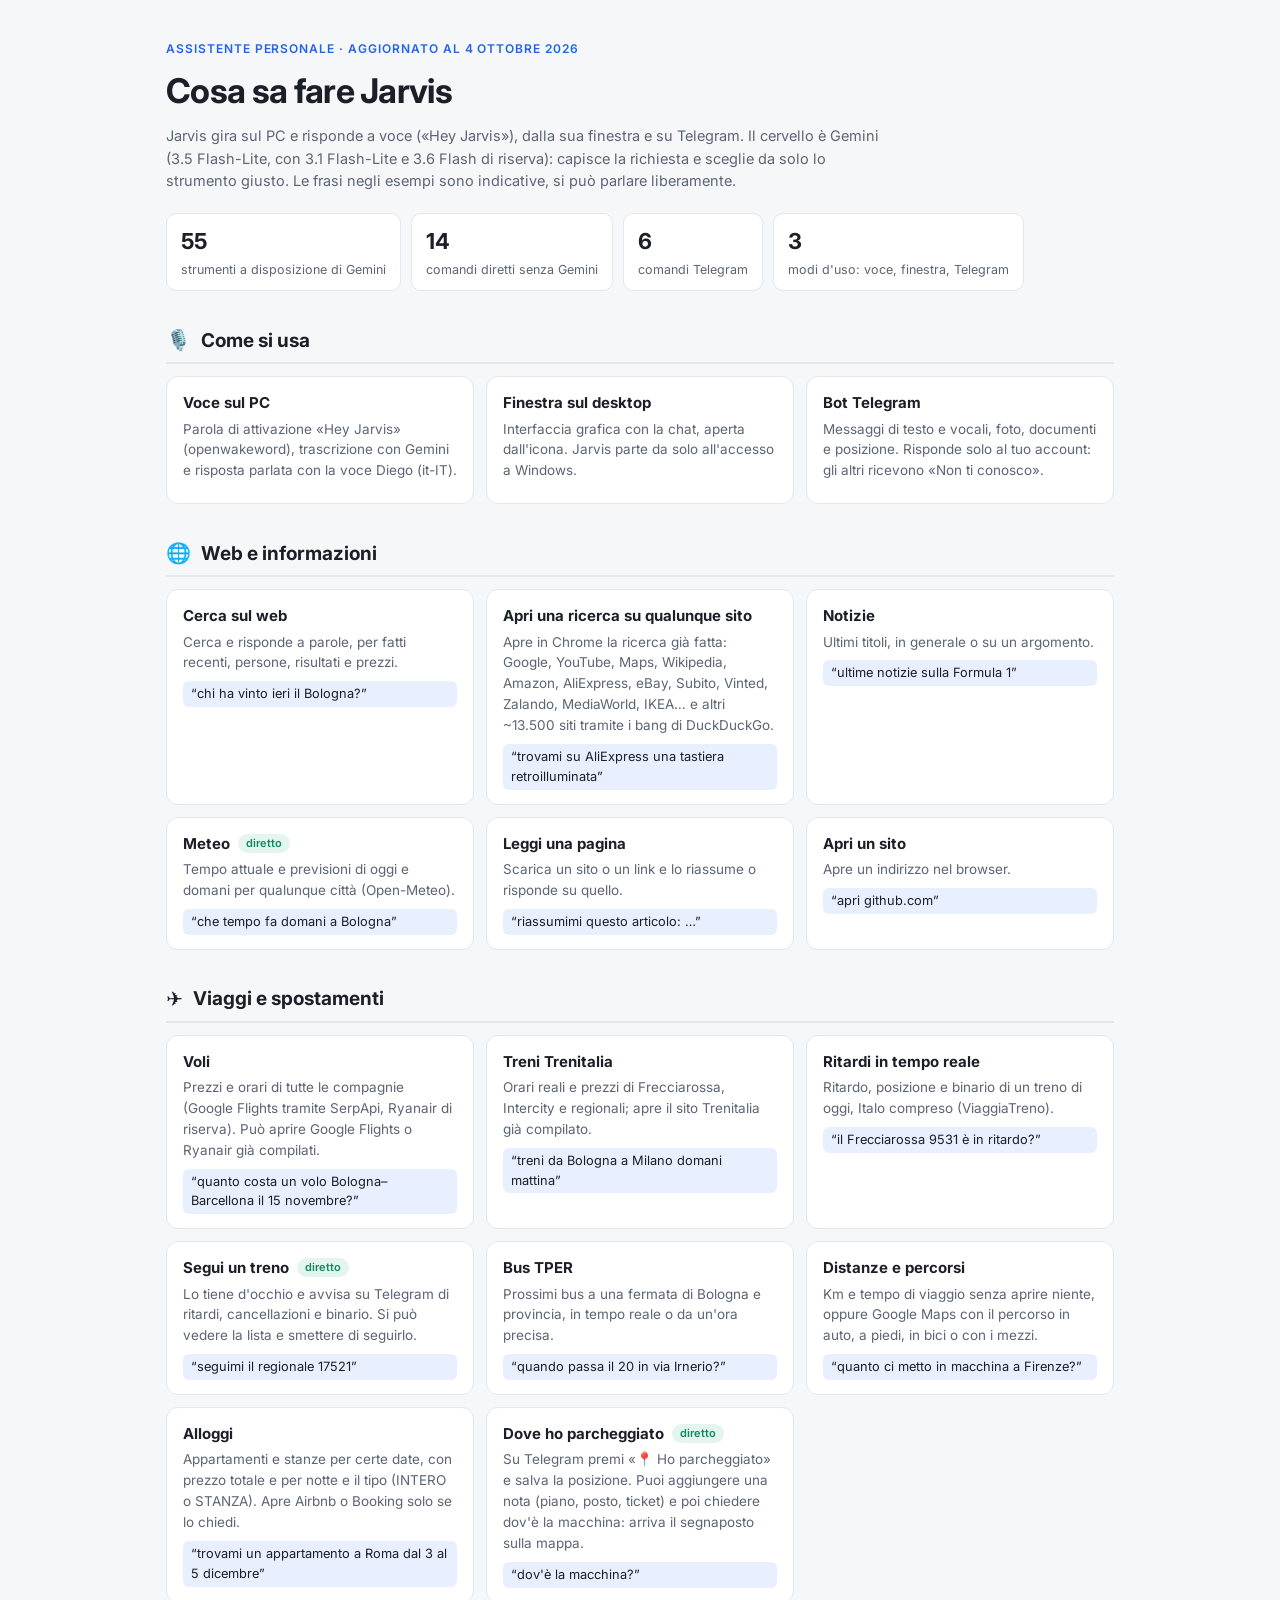
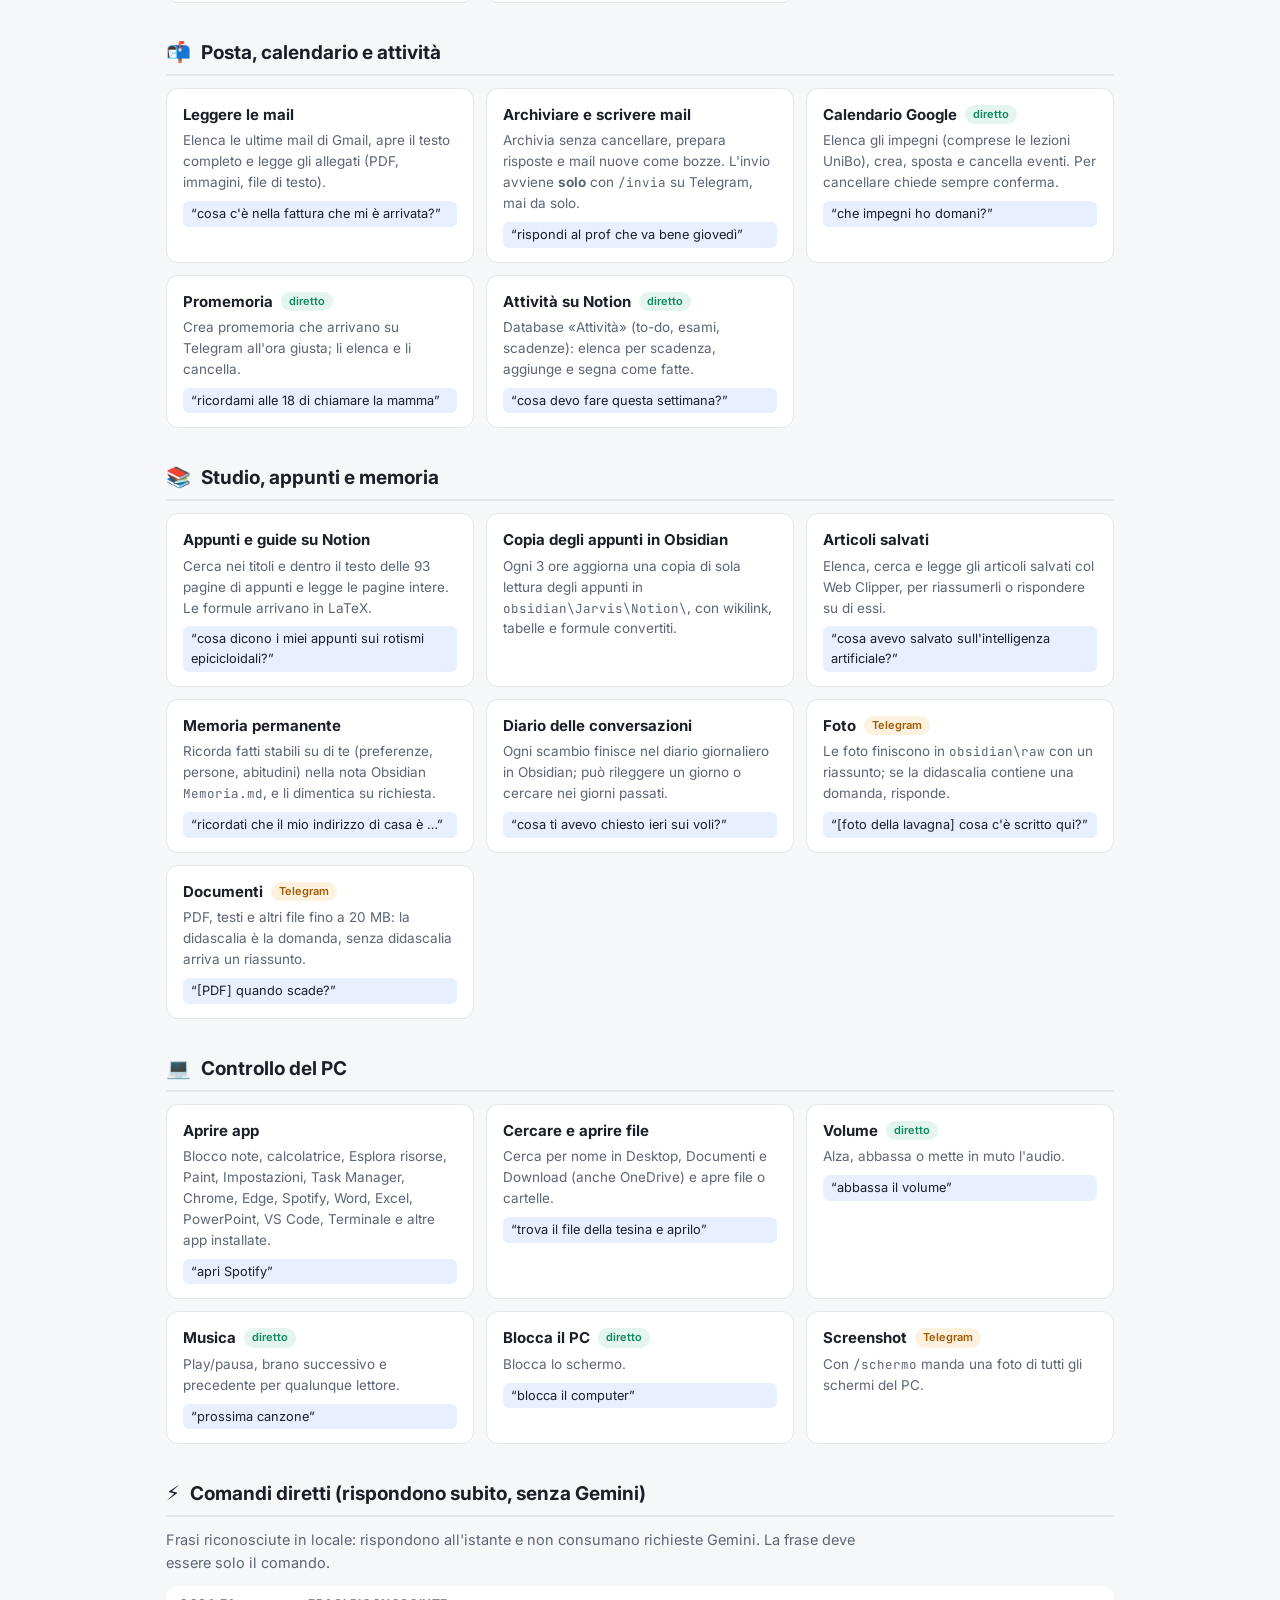
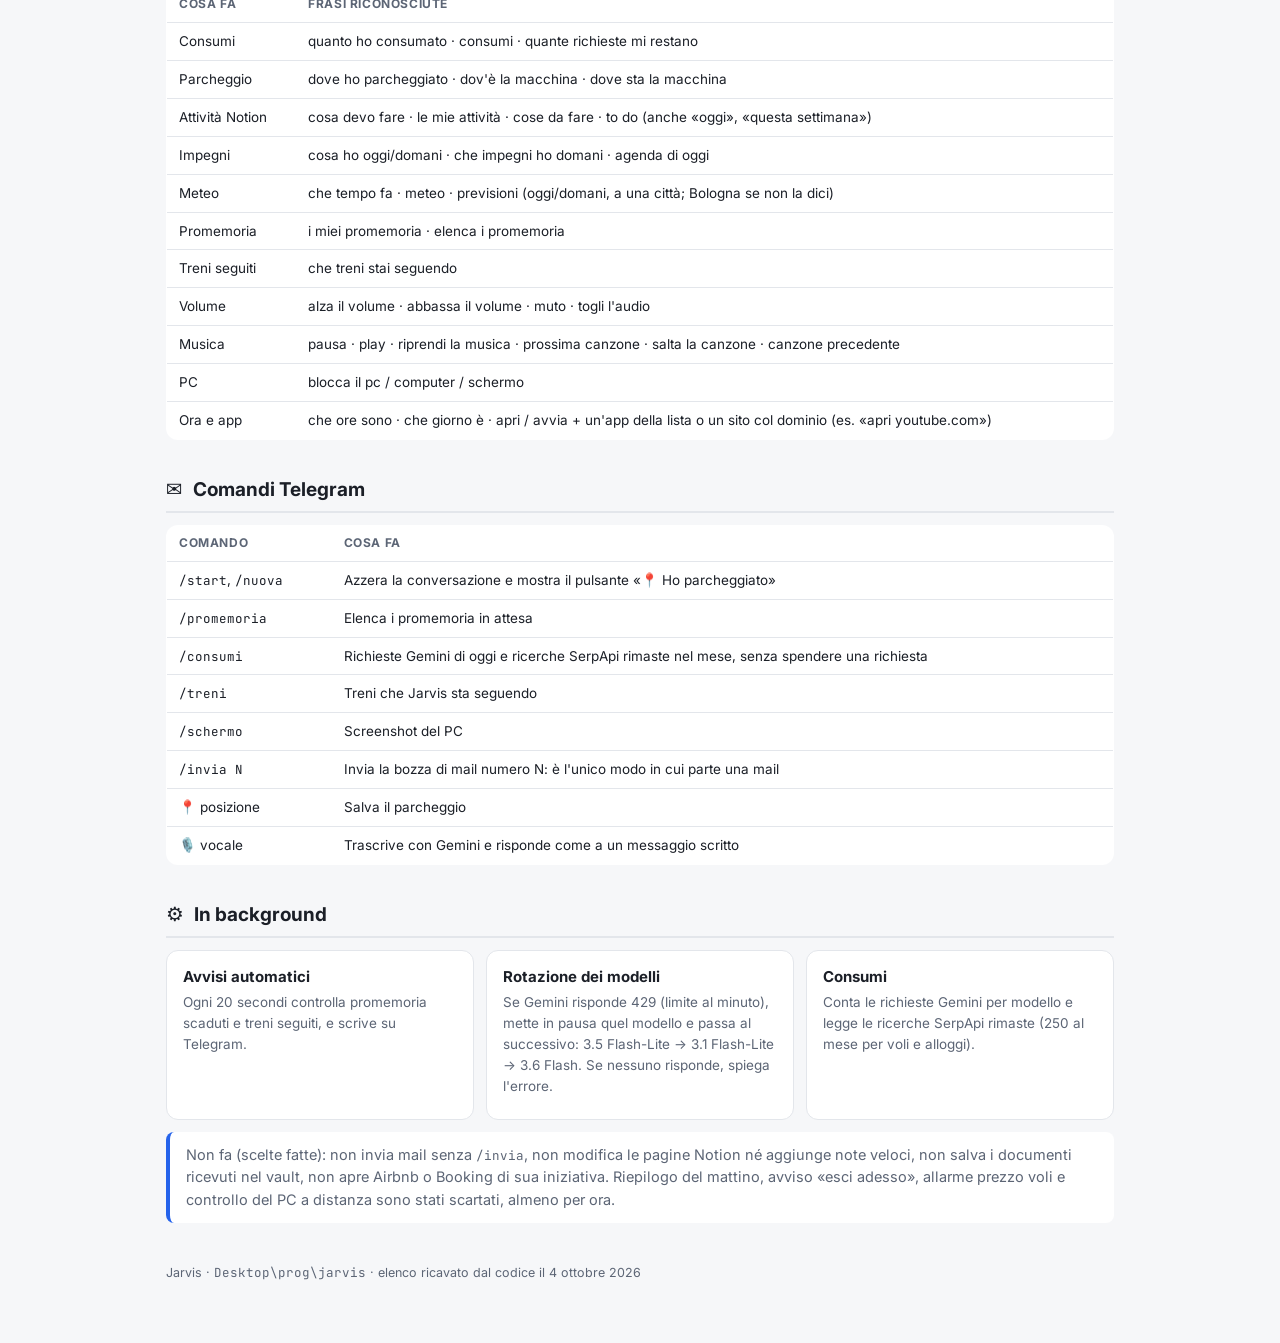
==== Funzionalita_Jarvis.html @ d3ed10e5 "Punto di ritorno prima dell'unione Jarvis + company-analyst" ====
<!doctype html>
<html lang="it">
<head>
<meta charset="utf-8">
<meta name="viewport" content="width=device-width, initial-scale=1">
<title>Funzionalità di Jarvis</title>
<link rel="preconnect" href="https://fonts.googleapis.com">
<link href="https://fonts.googleapis.com/css2?family=Inter:wght@400;500;600;700&family=JetBrains+Mono:wght@400;500&display=swap" rel="stylesheet">
<style>
  :root {
    --bg: #f6f7f9; --carta: #ffffff; --testo: #1b1f27; --tenue: #5c6575; --linea: #e3e6eb;
    --accento: #2563eb; --accento-chiaro: #e8efff; --verde: #0f8a5f; --verde-chiaro: #e3f5ee;
    --ambra: #a35a00; --ambra-chiaro: #fdf1e0;
  }
  @media (prefers-color-scheme: dark) {
    :root:not([data-theme="light"]) {
      --bg: #0f1218; --carta: #171b23; --testo: #e7eaf0; --tenue: #9aa3b2; --linea: #2a303b;
      --accento: #7aa2ff; --accento-chiaro: #1c2740; --verde: #4cc79a; --verde-chiaro: #14302a;
      --ambra: #f0b45c; --ambra-chiaro: #33260f;
    }
  }
  * { box-sizing: border-box; }
  body { margin: 0; background: var(--bg); color: var(--testo); font: 14.5px/1.55 Inter, system-ui, sans-serif; }
  .pagina { max-width: 980px; margin: 0 auto; padding: 40px 16px 60px; }
  header { margin-bottom: 28px; }
  .occhiello { color: var(--accento); font-weight: 600; letter-spacing: .08em; text-transform: uppercase; font-size: 12px; }
  h1 { font-size: 34px; margin: 6px 0 8px; letter-spacing: -.02em; }
  .sotto { color: var(--tenue); max-width: 720px; margin: 0; }
  .numeri { display: flex; flex-wrap: wrap; gap: 10px; margin-top: 20px; }
  .numero { background: var(--carta); border: 1px solid var(--linea); border-radius: 10px; padding: 10px 14px; min-width: 130px; }
  .numero b { display: block; font-size: 22px; }
  .numero span { color: var(--tenue); font-size: 12.5px; }
  h2 { font-size: 19px; margin: 34px 0 12px; padding-bottom: 6px; border-bottom: 2px solid var(--linea); display: flex; align-items: center; gap: 10px; }
  h2 .ico { font-size: 20px; }
  .griglia { display: grid; grid-template-columns: repeat(auto-fill, minmax(290px, 1fr)); gap: 12px; }
  .scheda { background: var(--carta); border: 1px solid var(--linea); border-radius: 12px; padding: 14px 16px; break-inside: avoid; }
  .scheda h3 { margin: 0 0 4px; font-size: 15px; }
  .scheda p { margin: 0 0 8px; color: var(--tenue); font-size: 13.5px; }
  .es { display: block; font-size: 12.8px; background: var(--accento-chiaro); color: var(--testo); border-radius: 6px; padding: 3px 8px; margin-top: 4px; }
  .es::before { content: "“"; } .es::after { content: "”"; }
  .tag { display: inline-block; font-size: 11px; font-weight: 600; border-radius: 99px; padding: 1px 8px; margin-left: 4px; vertical-align: 2px; }
  .tag.diretto { background: var(--verde-chiaro); color: var(--verde); }
  .tag.tg { background: var(--ambra-chiaro); color: var(--ambra); }
  table { width: 100%; border-collapse: collapse; background: var(--carta); border: 1px solid var(--linea); border-radius: 12px; overflow: hidden; font-size: 13.5px; }
  th, td { text-align: left; padding: 8px 12px; border-bottom: 1px solid var(--linea); vertical-align: top; }
  th { font-size: 12px; text-transform: uppercase; letter-spacing: .05em; color: var(--tenue); }
  tr:last-child td { border-bottom: 0; }
  code { font-family: "JetBrains Mono", monospace; font-size: 12.5px; }
  .nota { background: var(--carta); border-left: 4px solid var(--accento); border-radius: 8px; padding: 12px 16px; color: var(--tenue); margin-top: 12px; }
  footer { margin-top: 40px; color: var(--tenue); font-size: 12.5px; }
  @media print {
    @page { size: A4; margin: 14mm 12mm; }
    body { background: #fff; font-size: 11.5px; }
    .pagina { padding: 0; max-width: none; }
    h1 { font-size: 28px; }
    h2 { break-after: avoid; margin-top: 22px; }
    .griglia { grid-template-columns: 1fr 1fr; gap: 8px; }
    .scheda { padding: 10px 12px; }
    table { break-inside: auto; } tr { break-inside: avoid; }
  }
</style>
</head>
<body>
<div class="pagina">

<header>
  <div class="occhiello">Assistente personale · aggiornato al 4 ottobre 2026</div>
  <h1>Cosa sa fare Jarvis</h1>
  <p class="sotto">Jarvis gira sul PC e risponde a voce («Hey Jarvis»), dalla sua finestra e su Telegram. Il cervello è Gemini (3.5 Flash-Lite, con 3.1 Flash-Lite e 3.6 Flash di riserva): capisce la richiesta e sceglie da solo lo strumento giusto. Le frasi negli esempi sono indicative, si può parlare liberamente.</p>
  <div class="numeri">
    <div class="numero"><b>55</b><span>strumenti a disposizione di Gemini</span></div>
    <div class="numero"><b>14</b><span>comandi diretti senza Gemini</span></div>
    <div class="numero"><b>6</b><span>comandi Telegram</span></div>
    <div class="numero"><b>3</b><span>modi d'uso: voce, finestra, Telegram</span></div>
  </div>
</header>

<h2><span class="ico">🎙️</span>Come si usa</h2>
<div class="griglia">
  <div class="scheda"><h3>Voce sul PC</h3><p>Parola di attivazione «Hey Jarvis» (openwakeword), trascrizione con Gemini e risposta parlata con la voce Diego (it-IT).</p></div>
  <div class="scheda"><h3>Finestra sul desktop</h3><p>Interfaccia grafica con la chat, aperta dall'icona. Jarvis parte da solo all'accesso a Windows.</p></div>
  <div class="scheda"><h3>Bot Telegram</h3><p>Messaggi di testo e vocali, foto, documenti e posizione. Risponde solo al tuo account: gli altri ricevono «Non ti conosco».</p></div>
</div>

<h2><span class="ico">🌐</span>Web e informazioni</h2>
<div class="griglia">
  <div class="scheda"><h3>Cerca sul web</h3><p>Cerca e risponde a parole, per fatti recenti, persone, risultati e prezzi.</p><span class="es">chi ha vinto ieri il Bologna?</span></div>
  <div class="scheda"><h3>Apri una ricerca su qualunque sito</h3><p>Apre in Chrome la ricerca già fatta: Google, YouTube, Maps, Wikipedia, Amazon, AliExpress, eBay, Subito, Vinted, Zalando, MediaWorld, IKEA… e altri ~13.500 siti tramite i bang di DuckDuckGo.</p><span class="es">trovami su AliExpress una tastiera retroilluminata</span></div>
  <div class="scheda"><h3>Notizie</h3><p>Ultimi titoli, in generale o su un argomento.</p><span class="es">ultime notizie sulla Formula 1</span></div>
  <div class="scheda"><h3>Meteo <span class="tag diretto">diretto</span></h3><p>Tempo attuale e previsioni di oggi e domani per qualunque città (Open-Meteo).</p><span class="es">che tempo fa domani a Bologna</span></div>
  <div class="scheda"><h3>Leggi una pagina</h3><p>Scarica un sito o un link e lo riassume o risponde su quello.</p><span class="es">riassumimi questo articolo: …</span></div>
  <div class="scheda"><h3>Apri un sito</h3><p>Apre un indirizzo nel browser.</p><span class="es">apri github.com</span></div>
</div>

<h2><span class="ico">✈️</span>Viaggi e spostamenti</h2>
<div class="griglia">
  <div class="scheda"><h3>Voli</h3><p>Prezzi e orari di tutte le compagnie (Google Flights tramite SerpApi, Ryanair di riserva). Può aprire Google Flights o Ryanair già compilati.</p><span class="es">quanto costa un volo Bologna–Barcellona il 15 novembre?</span></div>
  <div class="scheda"><h3>Treni Trenitalia</h3><p>Orari reali e prezzi di Frecciarossa, Intercity e regionali; apre il sito Trenitalia già compilato.</p><span class="es">treni da Bologna a Milano domani mattina</span></div>
  <div class="scheda"><h3>Ritardi in tempo reale</h3><p>Ritardo, posizione e binario di un treno di oggi, Italo compreso (ViaggiaTreno).</p><span class="es">il Frecciarossa 9531 è in ritardo?</span></div>
  <div class="scheda"><h3>Segui un treno <span class="tag diretto">diretto</span></h3><p>Lo tiene d'occhio e avvisa su Telegram di ritardi, cancellazioni e binario. Si può vedere la lista e smettere di seguirlo.</p><span class="es">seguimi il regionale 17521</span></div>
  <div class="scheda"><h3>Bus TPER</h3><p>Prossimi bus a una fermata di Bologna e provincia, in tempo reale o da un'ora precisa.</p><span class="es">quando passa il 20 in via Irnerio?</span></div>
  <div class="scheda"><h3>Distanze e percorsi</h3><p>Km e tempo di viaggio senza aprire niente, oppure Google Maps con il percorso in auto, a piedi, in bici o con i mezzi.</p><span class="es">quanto ci metto in macchina a Firenze?</span></div>
  <div class="scheda"><h3>Alloggi</h3><p>Appartamenti e stanze per certe date, con prezzo totale e per notte e il tipo (INTERO o STANZA). Apre Airbnb o Booking solo se lo chiedi.</p><span class="es">trovami un appartamento a Roma dal 3 al 5 dicembre</span></div>
  <div class="scheda"><h3>Dove ho parcheggiato <span class="tag diretto">diretto</span></h3><p>Su Telegram premi «📍 Ho parcheggiato» e salva la posizione. Puoi aggiungere una nota (piano, posto, ticket) e poi chiedere dov'è la macchina: arriva il segnaposto sulla mappa.</p><span class="es">dov'è la macchina?</span></div>
</div>

<h2><span class="ico">📬</span>Posta, calendario e attività</h2>
<div class="griglia">
  <div class="scheda"><h3>Leggere le mail</h3><p>Elenca le ultime mail di Gmail, apre il testo completo e legge gli allegati (PDF, immagini, file di testo).</p><span class="es">cosa c'è nella fattura che mi è arrivata?</span></div>
  <div class="scheda"><h3>Archiviare e scrivere mail</h3><p>Archivia senza cancellare, prepara risposte e mail nuove come bozze. L'invio avviene <b>solo</b> con <code>/invia</code> su Telegram, mai da solo.</p><span class="es">rispondi al prof che va bene giovedì</span></div>
  <div class="scheda"><h3>Calendario Google <span class="tag diretto">diretto</span></h3><p>Elenca gli impegni (comprese le lezioni UniBo), crea, sposta e cancella eventi. Per cancellare chiede sempre conferma.</p><span class="es">che impegni ho domani?</span></div>
  <div class="scheda"><h3>Promemoria <span class="tag diretto">diretto</span></h3><p>Crea promemoria che arrivano su Telegram all'ora giusta; li elenca e li cancella.</p><span class="es">ricordami alle 18 di chiamare la mamma</span></div>
  <div class="scheda"><h3>Attività su Notion <span class="tag diretto">diretto</span></h3><p>Database «Attività» (to-do, esami, scadenze): elenca per scadenza, aggiunge e segna come fatte.</p><span class="es">cosa devo fare questa settimana?</span></div>
</div>

<h2><span class="ico">📚</span>Studio, appunti e memoria</h2>
<div class="griglia">
  <div class="scheda"><h3>Appunti e guide su Notion</h3><p>Cerca nei titoli e dentro il testo delle 93 pagine di appunti e legge le pagine intere. Le formule arrivano in LaTeX.</p><span class="es">cosa dicono i miei appunti sui rotismi epicicloidali?</span></div>
  <div class="scheda"><h3>Copia degli appunti in Obsidian</h3><p>Ogni 3 ore aggiorna una copia di sola lettura degli appunti in <code>obsidian\Jarvis\Notion\</code>, con wikilink, tabelle e formule convertiti.</p></div>
  <div class="scheda"><h3>Articoli salvati</h3><p>Elenca, cerca e legge gli articoli salvati col Web Clipper, per riassumerli o rispondere su di essi.</p><span class="es">cosa avevo salvato sull'intelligenza artificiale?</span></div>
  <div class="scheda"><h3>Memoria permanente</h3><p>Ricorda fatti stabili su di te (preferenze, persone, abitudini) nella nota Obsidian <code>Memoria.md</code>, e li dimentica su richiesta.</p><span class="es">ricordati che il mio indirizzo di casa è …</span></div>
  <div class="scheda"><h3>Diario delle conversazioni</h3><p>Ogni scambio finisce nel diario giornaliero in Obsidian; può rileggere un giorno o cercare nei giorni passati.</p><span class="es">cosa ti avevo chiesto ieri sui voli?</span></div>
  <div class="scheda"><h3>Foto <span class="tag tg">Telegram</span></h3><p>Le foto finiscono in <code>obsidian\raw</code> con un riassunto; se la didascalia contiene una domanda, risponde.</p><span class="es">[foto della lavagna] cosa c'è scritto qui?</span></div>
  <div class="scheda"><h3>Documenti <span class="tag tg">Telegram</span></h3><p>PDF, testi e altri file fino a 20 MB: la didascalia è la domanda, senza didascalia arriva un riassunto.</p><span class="es">[PDF] quando scade?</span></div>
</div>

<h2><span class="ico">💻</span>Controllo del PC</h2>
<div class="griglia">
  <div class="scheda"><h3>Aprire app</h3><p>Blocco note, calcolatrice, Esplora risorse, Paint, Impostazioni, Task Manager, Chrome, Edge, Spotify, Word, Excel, PowerPoint, VS Code, Terminale e altre app installate.</p><span class="es">apri Spotify</span></div>
  <div class="scheda"><h3>Cercare e aprire file</h3><p>Cerca per nome in Desktop, Documenti e Download (anche OneDrive) e apre file o cartelle.</p><span class="es">trova il file della tesina e aprilo</span></div>
  <div class="scheda"><h3>Volume <span class="tag diretto">diretto</span></h3><p>Alza, abbassa o mette in muto l'audio.</p><span class="es">abbassa il volume</span></div>
  <div class="scheda"><h3>Musica <span class="tag diretto">diretto</span></h3><p>Play/pausa, brano successivo e precedente per qualunque lettore.</p><span class="es">prossima canzone</span></div>
  <div class="scheda"><h3>Blocca il PC <span class="tag diretto">diretto</span></h3><p>Blocca lo schermo.</p><span class="es">blocca il computer</span></div>
  <div class="scheda"><h3>Screenshot <span class="tag tg">Telegram</span></h3><p>Con <code>/schermo</code> manda una foto di tutti gli schermi del PC.</p></div>
</div>

<h2><span class="ico">⚡</span>Comandi diretti (rispondono subito, senza Gemini)</h2>
<p class="sotto">Frasi riconosciute in locale: rispondono all'istante e non consumano richieste Gemini. La frase deve essere solo il comando.</p>
<table style="margin-top:12px">
  <tr><th>Cosa fa</th><th>Frasi riconosciute</th></tr>
  <tr><td>Consumi</td><td>quanto ho consumato · consumi · quante richieste mi restano</td></tr>
  <tr><td>Parcheggio</td><td>dove ho parcheggiato · dov'è la macchina · dove sta la macchina</td></tr>
  <tr><td>Attività Notion</td><td>cosa devo fare · le mie attività · cose da fare · to do (anche «oggi», «questa settimana»)</td></tr>
  <tr><td>Impegni</td><td>cosa ho oggi/domani · che impegni ho domani · agenda di oggi</td></tr>
  <tr><td>Meteo</td><td>che tempo fa · meteo · previsioni (oggi/domani, a una città; Bologna se non la dici)</td></tr>
  <tr><td>Promemoria</td><td>i miei promemoria · elenca i promemoria</td></tr>
  <tr><td>Treni seguiti</td><td>che treni stai seguendo</td></tr>
  <tr><td>Volume</td><td>alza il volume · abbassa il volume · muto · togli l'audio</td></tr>
  <tr><td>Musica</td><td>pausa · play · riprendi la musica · prossima canzone · salta la canzone · canzone precedente</td></tr>
  <tr><td>PC</td><td>blocca il pc / computer / schermo</td></tr>
  <tr><td>Ora e app</td><td>che ore sono · che giorno è · apri / avvia + un'app della lista o un sito col dominio (es. «apri youtube.com»)</td></tr>
</table>

<h2><span class="ico">✉️</span>Comandi Telegram</h2>
<table>
  <tr><th>Comando</th><th>Cosa fa</th></tr>
  <tr><td><code>/start</code>, <code>/nuova</code></td><td>Azzera la conversazione e mostra il pulsante «📍 Ho parcheggiato»</td></tr>
  <tr><td><code>/promemoria</code></td><td>Elenca i promemoria in attesa</td></tr>
  <tr><td><code>/consumi</code></td><td>Richieste Gemini di oggi e ricerche SerpApi rimaste nel mese, senza spendere una richiesta</td></tr>
  <tr><td><code>/treni</code></td><td>Treni che Jarvis sta seguendo</td></tr>
  <tr><td><code>/schermo</code></td><td>Screenshot del PC</td></tr>
  <tr><td><code>/invia N</code></td><td>Invia la bozza di mail numero N: è l'unico modo in cui parte una mail</td></tr>
  <tr><td>📍 posizione</td><td>Salva il parcheggio</td></tr>
  <tr><td>🎙️ vocale</td><td>Trascrive con Gemini e risponde come a un messaggio scritto</td></tr>
</table>

<h2><span class="ico">⚙️</span>In background</h2>
<div class="griglia">
  <div class="scheda"><h3>Avvisi automatici</h3><p>Ogni 20 secondi controlla promemoria scaduti e treni seguiti, e scrive su Telegram.</p></div>
  <div class="scheda"><h3>Rotazione dei modelli</h3><p>Se Gemini risponde 429 (limite al minuto), mette in pausa quel modello e passa al successivo: 3.5 Flash-Lite → 3.1 Flash-Lite → 3.6 Flash. Se nessuno risponde, spiega l'errore.</p></div>
  <div class="scheda"><h3>Consumi</h3><p>Conta le richieste Gemini per modello e legge le ricerche SerpApi rimaste (250 al mese per voli e alloggi).</p></div>
</div>

<div class="nota">Non fa (scelte fatte): non invia mail senza <code>/invia</code>, non modifica le pagine Notion né aggiunge note veloci, non salva i documenti ricevuti nel vault, non apre Airbnb o Booking di sua iniziativa. Riepilogo del mattino, avviso «esci adesso», allarme prezzo voli e controllo del PC a distanza sono stati scartati, almeno per ora.</div>

<footer>Jarvis · <code>Desktop\prog\jarvis</code> · elenco ricavato dal codice il 4 ottobre 2026</footer>
</div>
</body>
</html>
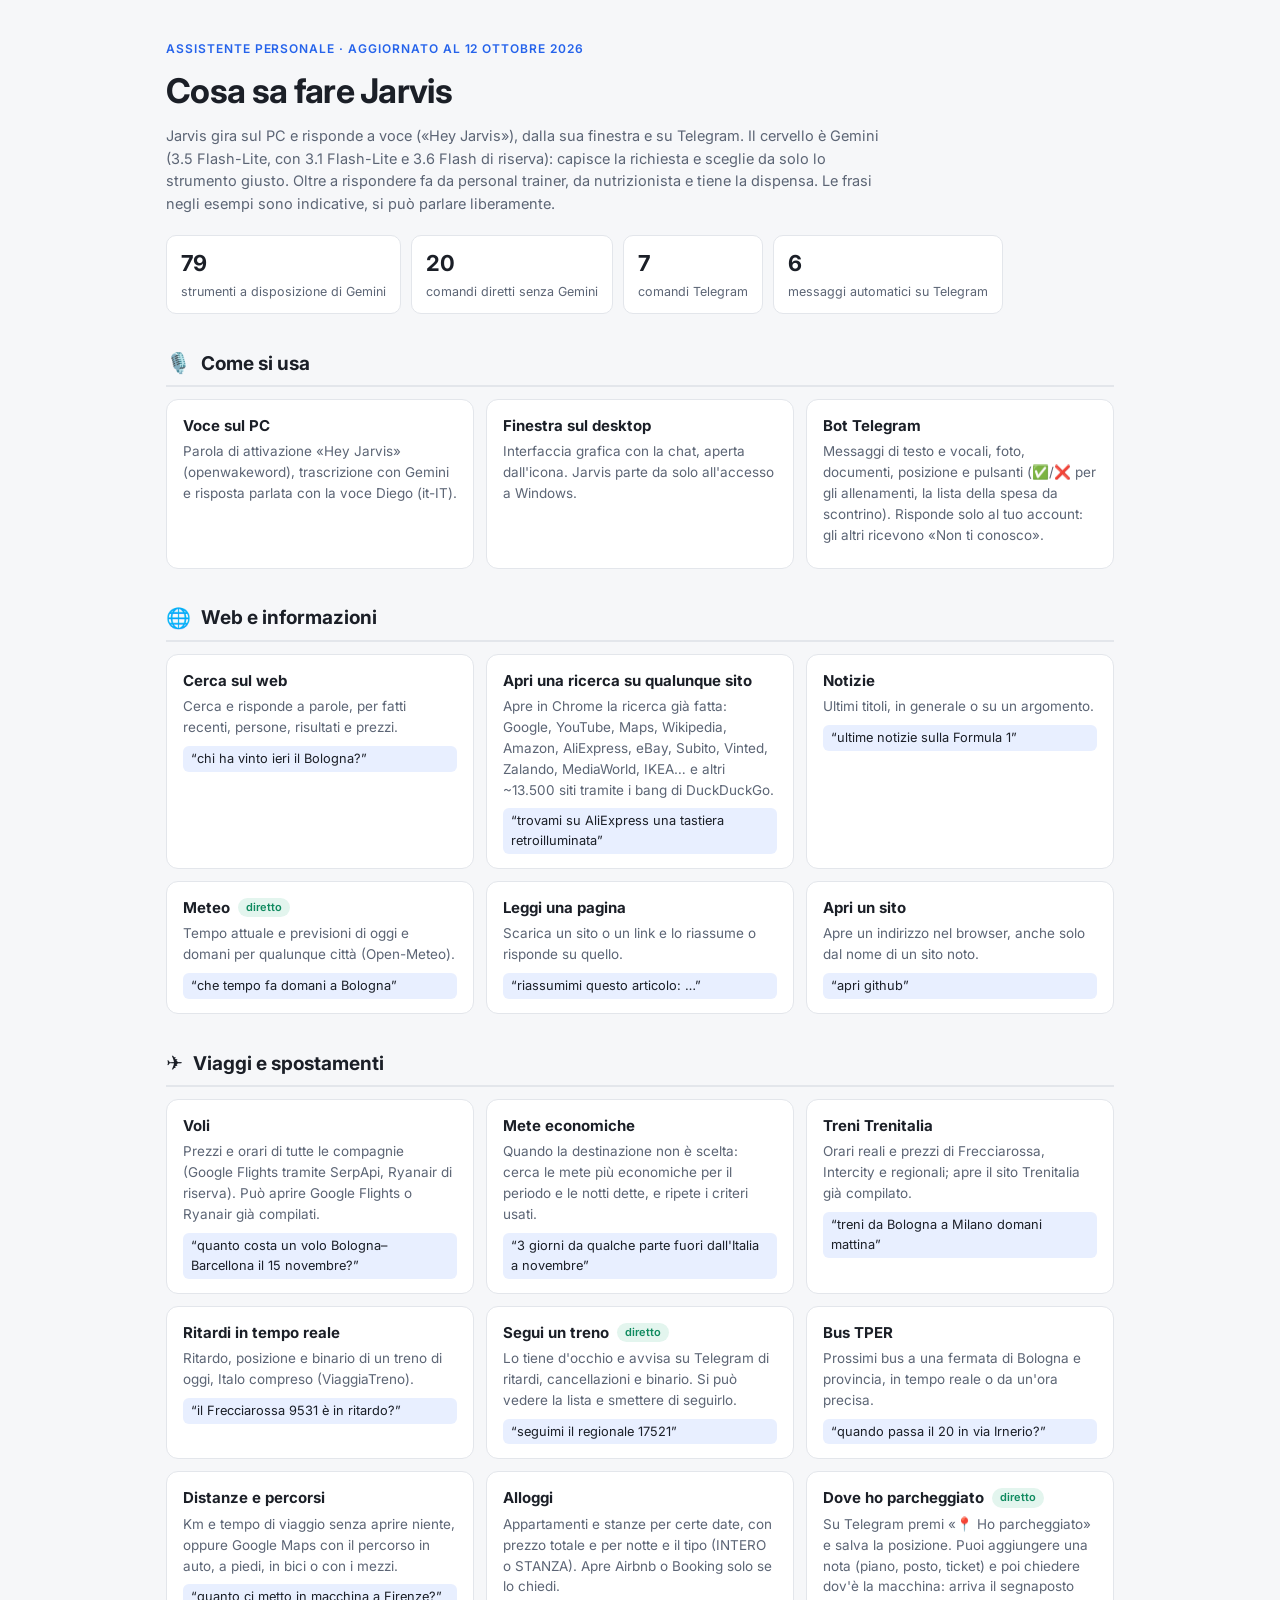
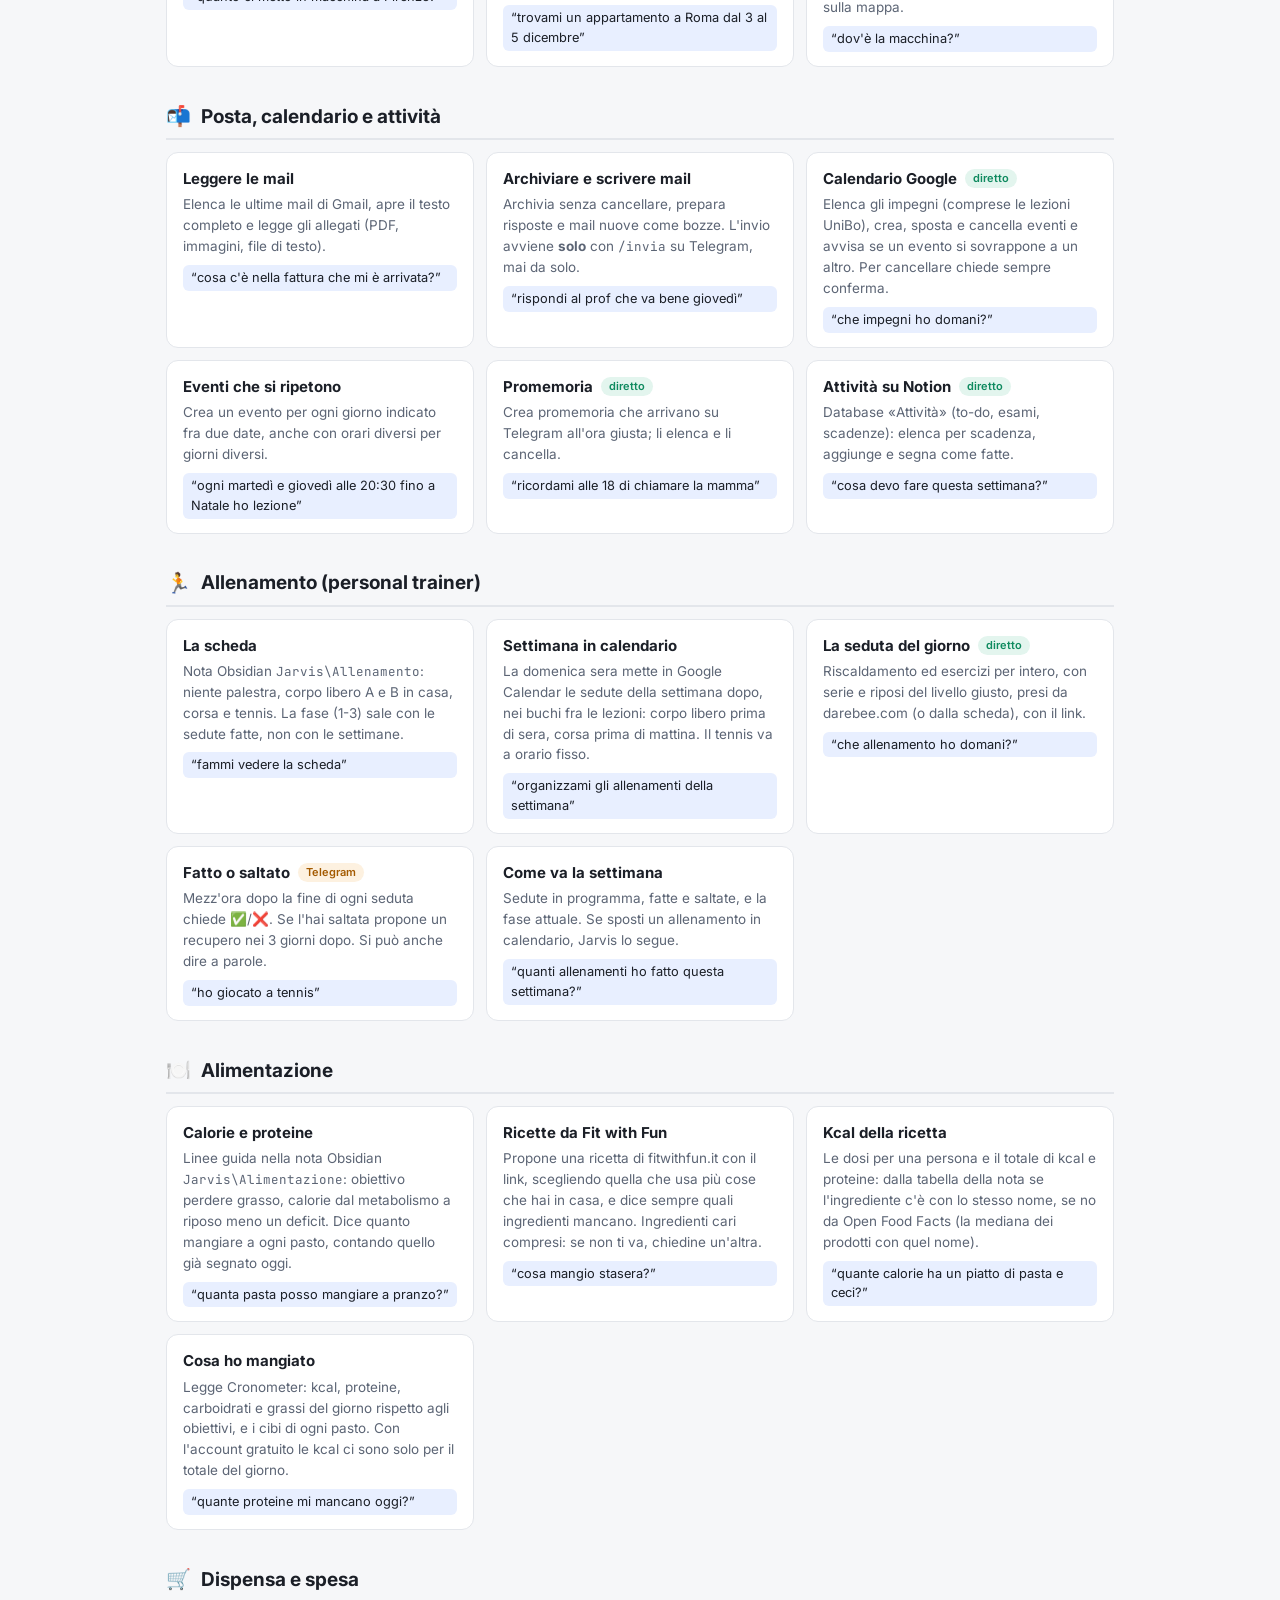
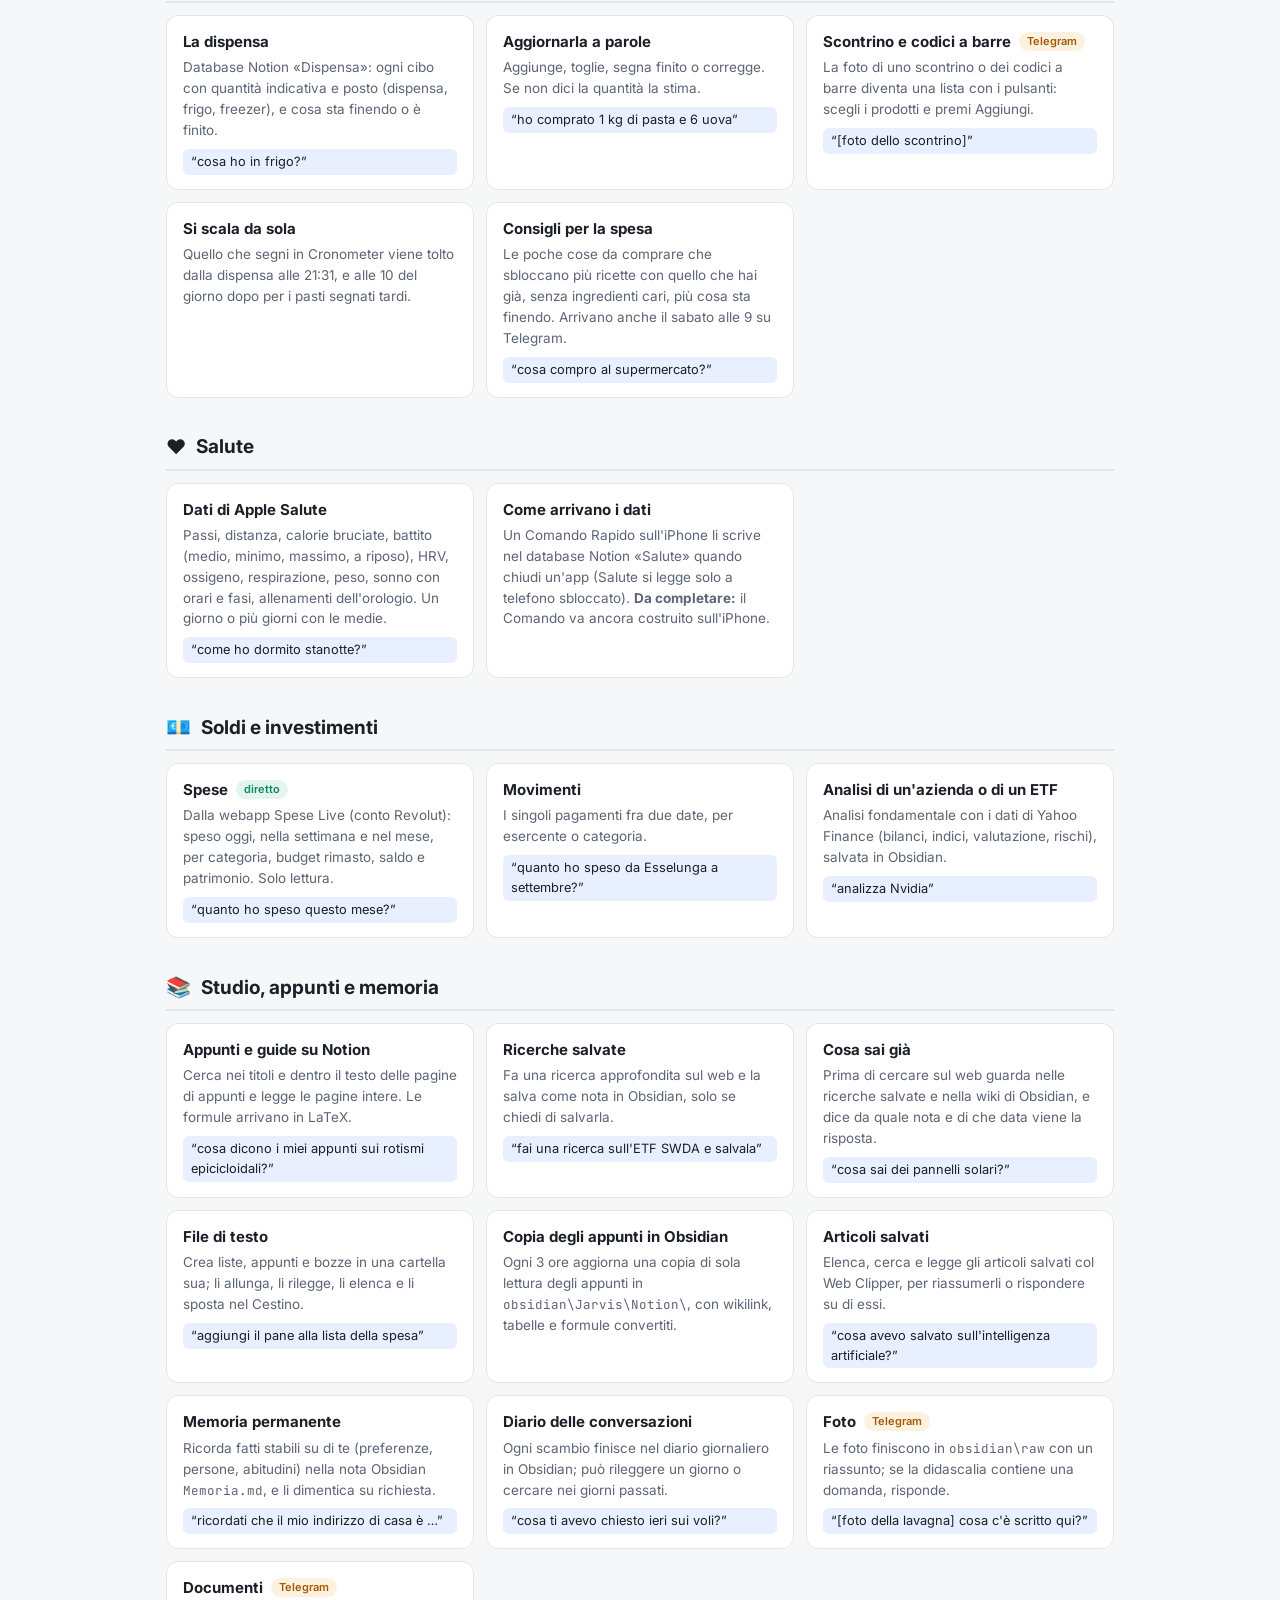
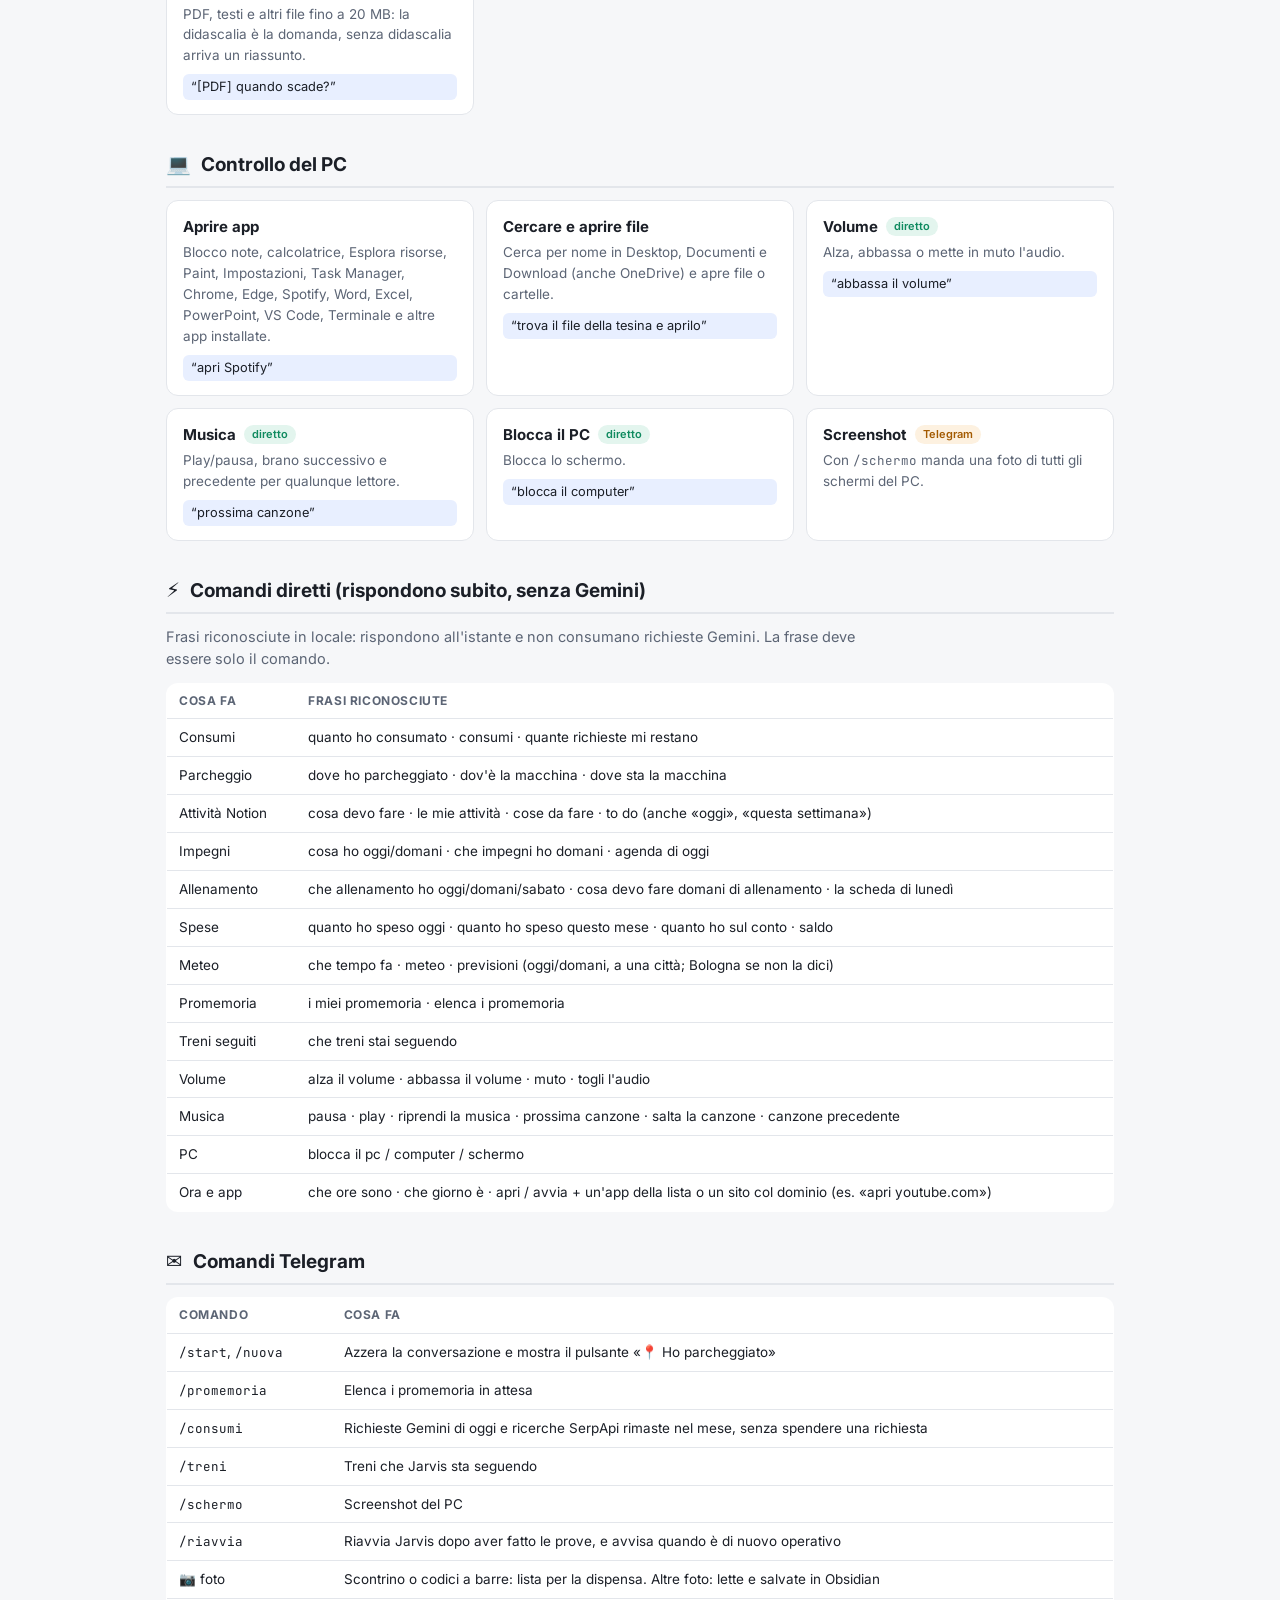
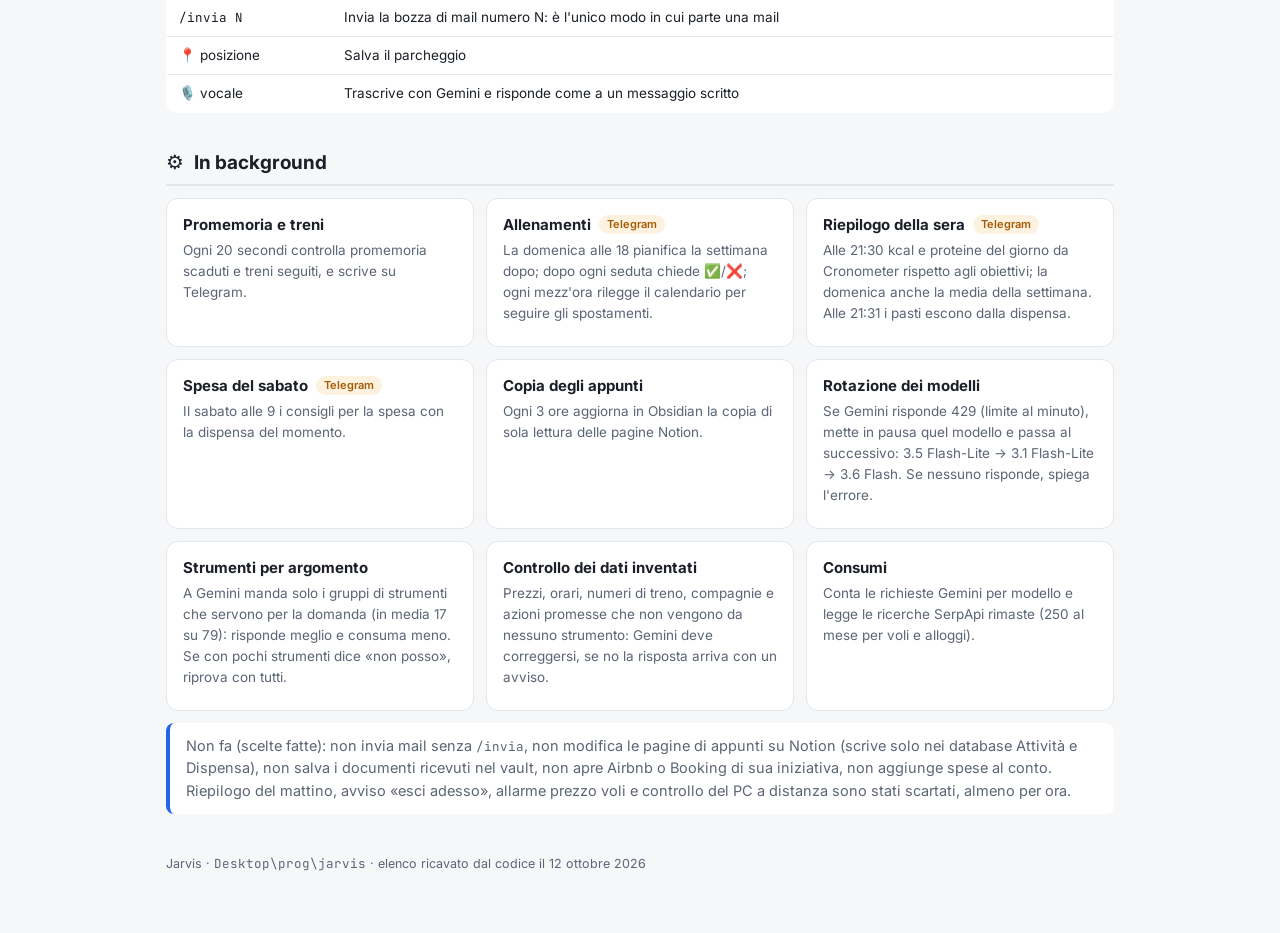
==== commit 5b6cebaf: "Funzionalita_Jarvis aggiornato al 12/10 (HTML e PDF), ricavato dal codice: 79 strumenti (erano 55), " ====
--- a/Funzionalita_Jarvis.html
+++ b/Funzionalita_Jarvis.html
@@ -64,14 +64,14 @@
 <div class="pagina">
 
 <header>
-  <div class="occhiello">Assistente personale · aggiornato al 4 ottobre 2026</div>
+  <div class="occhiello">Assistente personale · aggiornato al 12 ottobre 2026</div>
   <h1>Cosa sa fare Jarvis</h1>
-  <p class="sotto">Jarvis gira sul PC e risponde a voce («Hey Jarvis»), dalla sua finestra e su Telegram. Il cervello è Gemini (3.5 Flash-Lite, con 3.1 Flash-Lite e 3.6 Flash di riserva): capisce la richiesta e sceglie da solo lo strumento giusto. Le frasi negli esempi sono indicative, si può parlare liberamente.</p>
+  <p class="sotto">Jarvis gira sul PC e risponde a voce («Hey Jarvis»), dalla sua finestra e su Telegram. Il cervello è Gemini (3.5 Flash-Lite, con 3.1 Flash-Lite e 3.6 Flash di riserva): capisce la richiesta e sceglie da solo lo strumento giusto. Oltre a rispondere fa da personal trainer, da nutrizionista e tiene la dispensa. Le frasi negli esempi sono indicative, si può parlare liberamente.</p>
   <div class="numeri">
-    <div class="numero"><b>55</b><span>strumenti a disposizione di Gemini</span></div>
-    <div class="numero"><b>14</b><span>comandi diretti senza Gemini</span></div>
-    <div class="numero"><b>6</b><span>comandi Telegram</span></div>
-    <div class="numero"><b>3</b><span>modi d'uso: voce, finestra, Telegram</span></div>
+    <div class="numero"><b>79</b><span>strumenti a disposizione di Gemini</span></div>
+    <div class="numero"><b>20</b><span>comandi diretti senza Gemini</span></div>
+    <div class="numero"><b>7</b><span>comandi Telegram</span></div>
+    <div class="numero"><b>6</b><span>messaggi automatici su Telegram</span></div>
   </div>
 </header>
 
@@ -79,7 +79,7 @@
 <div class="griglia">
   <div class="scheda"><h3>Voce sul PC</h3><p>Parola di attivazione «Hey Jarvis» (openwakeword), trascrizione con Gemini e risposta parlata con la voce Diego (it-IT).</p></div>
   <div class="scheda"><h3>Finestra sul desktop</h3><p>Interfaccia grafica con la chat, aperta dall'icona. Jarvis parte da solo all'accesso a Windows.</p></div>
-  <div class="scheda"><h3>Bot Telegram</h3><p>Messaggi di testo e vocali, foto, documenti e posizione. Risponde solo al tuo account: gli altri ricevono «Non ti conosco».</p></div>
+  <div class="scheda"><h3>Bot Telegram</h3><p>Messaggi di testo e vocali, foto, documenti, posizione e pulsanti (✅/❌ per gli allenamenti, la lista della spesa da scontrino). Risponde solo al tuo account: gli altri ricevono «Non ti conosco».</p></div>
 </div>
 
 <h2><span class="ico">🌐</span>Web e informazioni</h2>
@@ -89,12 +89,13 @@
   <div class="scheda"><h3>Notizie</h3><p>Ultimi titoli, in generale o su un argomento.</p><span class="es">ultime notizie sulla Formula 1</span></div>
   <div class="scheda"><h3>Meteo <span class="tag diretto">diretto</span></h3><p>Tempo attuale e previsioni di oggi e domani per qualunque città (Open-Meteo).</p><span class="es">che tempo fa domani a Bologna</span></div>
   <div class="scheda"><h3>Leggi una pagina</h3><p>Scarica un sito o un link e lo riassume o risponde su quello.</p><span class="es">riassumimi questo articolo: …</span></div>
-  <div class="scheda"><h3>Apri un sito</h3><p>Apre un indirizzo nel browser.</p><span class="es">apri github.com</span></div>
+  <div class="scheda"><h3>Apri un sito</h3><p>Apre un indirizzo nel browser, anche solo dal nome di un sito noto.</p><span class="es">apri github</span></div>
 </div>
 
 <h2><span class="ico">✈️</span>Viaggi e spostamenti</h2>
 <div class="griglia">
   <div class="scheda"><h3>Voli</h3><p>Prezzi e orari di tutte le compagnie (Google Flights tramite SerpApi, Ryanair di riserva). Può aprire Google Flights o Ryanair già compilati.</p><span class="es">quanto costa un volo Bologna–Barcellona il 15 novembre?</span></div>
+  <div class="scheda"><h3>Mete economiche</h3><p>Quando la destinazione non è scelta: cerca le mete più economiche per il periodo e le notti dette, e ripete i criteri usati.</p><span class="es">3 giorni da qualche parte fuori dall'Italia a novembre</span></div>
   <div class="scheda"><h3>Treni Trenitalia</h3><p>Orari reali e prezzi di Frecciarossa, Intercity e regionali; apre il sito Trenitalia già compilato.</p><span class="es">treni da Bologna a Milano domani mattina</span></div>
   <div class="scheda"><h3>Ritardi in tempo reale</h3><p>Ritardo, posizione e binario di un treno di oggi, Italo compreso (ViaggiaTreno).</p><span class="es">il Frecciarossa 9531 è in ritardo?</span></div>
   <div class="scheda"><h3>Segui un treno <span class="tag diretto">diretto</span></h3><p>Lo tiene d'occhio e avvisa su Telegram di ritardi, cancellazioni e binario. Si può vedere la lista e smettere di seguirlo.</p><span class="es">seguimi il regionale 17521</span></div>
@@ -108,14 +109,57 @@
 <div class="griglia">
   <div class="scheda"><h3>Leggere le mail</h3><p>Elenca le ultime mail di Gmail, apre il testo completo e legge gli allegati (PDF, immagini, file di testo).</p><span class="es">cosa c'è nella fattura che mi è arrivata?</span></div>
   <div class="scheda"><h3>Archiviare e scrivere mail</h3><p>Archivia senza cancellare, prepara risposte e mail nuove come bozze. L'invio avviene <b>solo</b> con <code>/invia</code> su Telegram, mai da solo.</p><span class="es">rispondi al prof che va bene giovedì</span></div>
-  <div class="scheda"><h3>Calendario Google <span class="tag diretto">diretto</span></h3><p>Elenca gli impegni (comprese le lezioni UniBo), crea, sposta e cancella eventi. Per cancellare chiede sempre conferma.</p><span class="es">che impegni ho domani?</span></div>
+  <div class="scheda"><h3>Calendario Google <span class="tag diretto">diretto</span></h3><p>Elenca gli impegni (comprese le lezioni UniBo), crea, sposta e cancella eventi e avvisa se un evento si sovrappone a un altro. Per cancellare chiede sempre conferma.</p><span class="es">che impegni ho domani?</span></div>
+  <div class="scheda"><h3>Eventi che si ripetono</h3><p>Crea un evento per ogni giorno indicato fra due date, anche con orari diversi per giorni diversi.</p><span class="es">ogni martedì e giovedì alle 20:30 fino a Natale ho lezione</span></div>
   <div class="scheda"><h3>Promemoria <span class="tag diretto">diretto</span></h3><p>Crea promemoria che arrivano su Telegram all'ora giusta; li elenca e li cancella.</p><span class="es">ricordami alle 18 di chiamare la mamma</span></div>
   <div class="scheda"><h3>Attività su Notion <span class="tag diretto">diretto</span></h3><p>Database «Attività» (to-do, esami, scadenze): elenca per scadenza, aggiunge e segna come fatte.</p><span class="es">cosa devo fare questa settimana?</span></div>
 </div>
 
+<h2><span class="ico">🏃</span>Allenamento (personal trainer)</h2>
+<div class="griglia">
+  <div class="scheda"><h3>La scheda</h3><p>Nota Obsidian <code>Jarvis\Allenamento</code>: niente palestra, corpo libero A e B in casa, corsa e tennis. La fase (1-3) sale con le sedute fatte, non con le settimane.</p><span class="es">fammi vedere la scheda</span></div>
+  <div class="scheda"><h3>Settimana in calendario</h3><p>La domenica sera mette in Google Calendar le sedute della settimana dopo, nei buchi fra le lezioni: corpo libero prima di sera, corsa prima di mattina. Il tennis va a orario fisso.</p><span class="es">organizzami gli allenamenti della settimana</span></div>
+  <div class="scheda"><h3>La seduta del giorno <span class="tag diretto">diretto</span></h3><p>Riscaldamento ed esercizi per intero, con serie e riposi del livello giusto, presi da darebee.com (o dalla scheda), con il link.</p><span class="es">che allenamento ho domani?</span></div>
+  <div class="scheda"><h3>Fatto o saltato <span class="tag tg">Telegram</span></h3><p>Mezz'ora dopo la fine di ogni seduta chiede ✅/❌. Se l'hai saltata propone un recupero nei 3 giorni dopo. Si può anche dire a parole.</p><span class="es">ho giocato a tennis</span></div>
+  <div class="scheda"><h3>Come va la settimana</h3><p>Sedute in programma, fatte e saltate, e la fase attuale. Se sposti un allenamento in calendario, Jarvis lo segue.</p><span class="es">quanti allenamenti ho fatto questa settimana?</span></div>
+</div>
+
+<h2><span class="ico">🍽️</span>Alimentazione</h2>
+<div class="griglia">
+  <div class="scheda"><h3>Calorie e proteine</h3><p>Linee guida nella nota Obsidian <code>Jarvis\Alimentazione</code>: obiettivo perdere grasso, calorie dal metabolismo a riposo meno un deficit. Dice quanto mangiare a ogni pasto, contando quello già segnato oggi.</p><span class="es">quanta pasta posso mangiare a pranzo?</span></div>
+  <div class="scheda"><h3>Ricette da Fit with Fun</h3><p>Propone una ricetta di fitwithfun.it con il link, scegliendo quella che usa più cose che hai in casa, e dice sempre quali ingredienti mancano. Ingredienti cari compresi: se non ti va, chiedine un'altra.</p><span class="es">cosa mangio stasera?</span></div>
+  <div class="scheda"><h3>Kcal della ricetta</h3><p>Le dosi per una persona e il totale di kcal e proteine: dalla tabella della nota se l'ingrediente c'è con lo stesso nome, se no da Open Food Facts (la mediana dei prodotti con quel nome).</p><span class="es">quante calorie ha un piatto di pasta e ceci?</span></div>
+  <div class="scheda"><h3>Cosa ho mangiato</h3><p>Legge Cronometer: kcal, proteine, carboidrati e grassi del giorno rispetto agli obiettivi, e i cibi di ogni pasto. Con l'account gratuito le kcal ci sono solo per il totale del giorno.</p><span class="es">quante proteine mi mancano oggi?</span></div>
+</div>
+
+<h2><span class="ico">🛒</span>Dispensa e spesa</h2>
+<div class="griglia">
+  <div class="scheda"><h3>La dispensa</h3><p>Database Notion «Dispensa»: ogni cibo con quantità indicativa e posto (dispensa, frigo, freezer), e cosa sta finendo o è finito.</p><span class="es">cosa ho in frigo?</span></div>
+  <div class="scheda"><h3>Aggiornarla a parole</h3><p>Aggiunge, toglie, segna finito o corregge. Se non dici la quantità la stima.</p><span class="es">ho comprato 1 kg di pasta e 6 uova</span></div>
+  <div class="scheda"><h3>Scontrino e codici a barre <span class="tag tg">Telegram</span></h3><p>La foto di uno scontrino o dei codici a barre diventa una lista con i pulsanti: scegli i prodotti e premi Aggiungi.</p><span class="es">[foto dello scontrino]</span></div>
+  <div class="scheda"><h3>Si scala da sola</h3><p>Quello che segni in Cronometer viene tolto dalla dispensa alle 21:31, e alle 10 del giorno dopo per i pasti segnati tardi.</p></div>
+  <div class="scheda"><h3>Consigli per la spesa</h3><p>Le poche cose da comprare che sbloccano più ricette con quello che hai già, senza ingredienti cari, più cosa sta finendo. Arrivano anche il sabato alle 9 su Telegram.</p><span class="es">cosa compro al supermercato?</span></div>
+</div>
+
+<h2><span class="ico">❤️</span>Salute</h2>
+<div class="griglia">
+  <div class="scheda"><h3>Dati di Apple Salute</h3><p>Passi, distanza, calorie bruciate, battito (medio, minimo, massimo, a riposo), HRV, ossigeno, respirazione, peso, sonno con orari e fasi, allenamenti dell'orologio. Un giorno o più giorni con le medie.</p><span class="es">come ho dormito stanotte?</span></div>
+  <div class="scheda"><h3>Come arrivano i dati</h3><p>Un Comando Rapido sull'iPhone li scrive nel database Notion «Salute» quando chiudi un'app (Salute si legge solo a telefono sbloccato). <b>Da completare:</b> il Comando va ancora costruito sull'iPhone.</p></div>
+</div>
+
+<h2><span class="ico">💶</span>Soldi e investimenti</h2>
+<div class="griglia">
+  <div class="scheda"><h3>Spese <span class="tag diretto">diretto</span></h3><p>Dalla webapp Spese Live (conto Revolut): speso oggi, nella settimana e nel mese, per categoria, budget rimasto, saldo e patrimonio. Solo lettura.</p><span class="es">quanto ho speso questo mese?</span></div>
+  <div class="scheda"><h3>Movimenti</h3><p>I singoli pagamenti fra due date, per esercente o categoria.</p><span class="es">quanto ho speso da Esselunga a settembre?</span></div>
+  <div class="scheda"><h3>Analisi di un'azienda o di un ETF</h3><p>Analisi fondamentale con i dati di Yahoo Finance (bilanci, indici, valutazione, rischi), salvata in Obsidian.</p><span class="es">analizza Nvidia</span></div>
+</div>
+
 <h2><span class="ico">📚</span>Studio, appunti e memoria</h2>
 <div class="griglia">
-  <div class="scheda"><h3>Appunti e guide su Notion</h3><p>Cerca nei titoli e dentro il testo delle 93 pagine di appunti e legge le pagine intere. Le formule arrivano in LaTeX.</p><span class="es">cosa dicono i miei appunti sui rotismi epicicloidali?</span></div>
+  <div class="scheda"><h3>Appunti e guide su Notion</h3><p>Cerca nei titoli e dentro il testo delle pagine di appunti e legge le pagine intere. Le formule arrivano in LaTeX.</p><span class="es">cosa dicono i miei appunti sui rotismi epicicloidali?</span></div>
+  <div class="scheda"><h3>Ricerche salvate</h3><p>Fa una ricerca approfondita sul web e la salva come nota in Obsidian, solo se chiedi di salvarla.</p><span class="es">fai una ricerca sull'ETF SWDA e salvala</span></div>
+  <div class="scheda"><h3>Cosa sai già</h3><p>Prima di cercare sul web guarda nelle ricerche salvate e nella wiki di Obsidian, e dice da quale nota e di che data viene la risposta.</p><span class="es">cosa sai dei pannelli solari?</span></div>
+  <div class="scheda"><h3>File di testo</h3><p>Crea liste, appunti e bozze in una cartella sua; li allunga, li rilegge, li elenca e li sposta nel Cestino.</p><span class="es">aggiungi il pane alla lista della spesa</span></div>
   <div class="scheda"><h3>Copia degli appunti in Obsidian</h3><p>Ogni 3 ore aggiorna una copia di sola lettura degli appunti in <code>obsidian\Jarvis\Notion\</code>, con wikilink, tabelle e formule convertiti.</p></div>
   <div class="scheda"><h3>Articoli salvati</h3><p>Elenca, cerca e legge gli articoli salvati col Web Clipper, per riassumerli o rispondere su di essi.</p><span class="es">cosa avevo salvato sull'intelligenza artificiale?</span></div>
   <div class="scheda"><h3>Memoria permanente</h3><p>Ricorda fatti stabili su di te (preferenze, persone, abitudini) nella nota Obsidian <code>Memoria.md</code>, e li dimentica su richiesta.</p><span class="es">ricordati che il mio indirizzo di casa è …</span></div>
@@ -142,6 +186,8 @@
   <tr><td>Parcheggio</td><td>dove ho parcheggiato · dov'è la macchina · dove sta la macchina</td></tr>
   <tr><td>Attività Notion</td><td>cosa devo fare · le mie attività · cose da fare · to do (anche «oggi», «questa settimana»)</td></tr>
   <tr><td>Impegni</td><td>cosa ho oggi/domani · che impegni ho domani · agenda di oggi</td></tr>
+  <tr><td>Allenamento</td><td>che allenamento ho oggi/domani/sabato · cosa devo fare domani di allenamento · la scheda di lunedì</td></tr>
+  <tr><td>Spese</td><td>quanto ho speso oggi · quanto ho speso questo mese · quanto ho sul conto · saldo</td></tr>
   <tr><td>Meteo</td><td>che tempo fa · meteo · previsioni (oggi/domani, a una città; Bologna se non la dici)</td></tr>
   <tr><td>Promemoria</td><td>i miei promemoria · elenca i promemoria</td></tr>
   <tr><td>Treni seguiti</td><td>che treni stai seguendo</td></tr>
@@ -159,6 +205,8 @@
   <tr><td><code>/consumi</code></td><td>Richieste Gemini di oggi e ricerche SerpApi rimaste nel mese, senza spendere una richiesta</td></tr>
   <tr><td><code>/treni</code></td><td>Treni che Jarvis sta seguendo</td></tr>
   <tr><td><code>/schermo</code></td><td>Screenshot del PC</td></tr>
+  <tr><td><code>/riavvia</code></td><td>Riavvia Jarvis dopo aver fatto le prove, e avvisa quando è di nuovo operativo</td></tr>
+  <tr><td>📷 foto</td><td>Scontrino o codici a barre: lista per la dispensa. Altre foto: lette e salvate in Obsidian</td></tr>
   <tr><td><code>/invia N</code></td><td>Invia la bozza di mail numero N: è l'unico modo in cui parte una mail</td></tr>
   <tr><td>📍 posizione</td><td>Salva il parcheggio</td></tr>
   <tr><td>🎙️ vocale</td><td>Trascrive con Gemini e risponde come a un messaggio scritto</td></tr>
@@ -166,14 +214,20 @@
 
 <h2><span class="ico">⚙️</span>In background</h2>
 <div class="griglia">
-  <div class="scheda"><h3>Avvisi automatici</h3><p>Ogni 20 secondi controlla promemoria scaduti e treni seguiti, e scrive su Telegram.</p></div>
+  <div class="scheda"><h3>Promemoria e treni</h3><p>Ogni 20 secondi controlla promemoria scaduti e treni seguiti, e scrive su Telegram.</p></div>
+  <div class="scheda"><h3>Allenamenti <span class="tag tg">Telegram</span></h3><p>La domenica alle 18 pianifica la settimana dopo; dopo ogni seduta chiede ✅/❌; ogni mezz'ora rilegge il calendario per seguire gli spostamenti.</p></div>
+  <div class="scheda"><h3>Riepilogo della sera <span class="tag tg">Telegram</span></h3><p>Alle 21:30 kcal e proteine del giorno da Cronometer rispetto agli obiettivi; la domenica anche la media della settimana. Alle 21:31 i pasti escono dalla dispensa.</p></div>
+  <div class="scheda"><h3>Spesa del sabato <span class="tag tg">Telegram</span></h3><p>Il sabato alle 9 i consigli per la spesa con la dispensa del momento.</p></div>
+  <div class="scheda"><h3>Copia degli appunti</h3><p>Ogni 3 ore aggiorna in Obsidian la copia di sola lettura delle pagine Notion.</p></div>
   <div class="scheda"><h3>Rotazione dei modelli</h3><p>Se Gemini risponde 429 (limite al minuto), mette in pausa quel modello e passa al successivo: 3.5 Flash-Lite → 3.1 Flash-Lite → 3.6 Flash. Se nessuno risponde, spiega l'errore.</p></div>
+  <div class="scheda"><h3>Strumenti per argomento</h3><p>A Gemini manda solo i gruppi di strumenti che servono per la domanda (in media 17 su 79): risponde meglio e consuma meno. Se con pochi strumenti dice «non posso», riprova con tutti.</p></div>
+  <div class="scheda"><h3>Controllo dei dati inventati</h3><p>Prezzi, orari, numeri di treno, compagnie e azioni promesse che non vengono da nessuno strumento: Gemini deve correggersi, se no la risposta arriva con un avviso.</p></div>
   <div class="scheda"><h3>Consumi</h3><p>Conta le richieste Gemini per modello e legge le ricerche SerpApi rimaste (250 al mese per voli e alloggi).</p></div>
 </div>
 
-<div class="nota">Non fa (scelte fatte): non invia mail senza <code>/invia</code>, non modifica le pagine Notion né aggiunge note veloci, non salva i documenti ricevuti nel vault, non apre Airbnb o Booking di sua iniziativa. Riepilogo del mattino, avviso «esci adesso», allarme prezzo voli e controllo del PC a distanza sono stati scartati, almeno per ora.</div>
-
-<footer>Jarvis · <code>Desktop\prog\jarvis</code> · elenco ricavato dal codice il 4 ottobre 2026</footer>
+<div class="nota">Non fa (scelte fatte): non invia mail senza <code>/invia</code>, non modifica le pagine di appunti su Notion (scrive solo nei database Attività e Dispensa), non salva i documenti ricevuti nel vault, non apre Airbnb o Booking di sua iniziativa, non aggiunge spese al conto. Riepilogo del mattino, avviso «esci adesso», allarme prezzo voli e controllo del PC a distanza sono stati scartati, almeno per ora.</div>
+
+<footer>Jarvis · <code>Desktop\prog\jarvis</code> · elenco ricavato dal codice il 12 ottobre 2026</footer>
 </div>
 </body>
 </html>
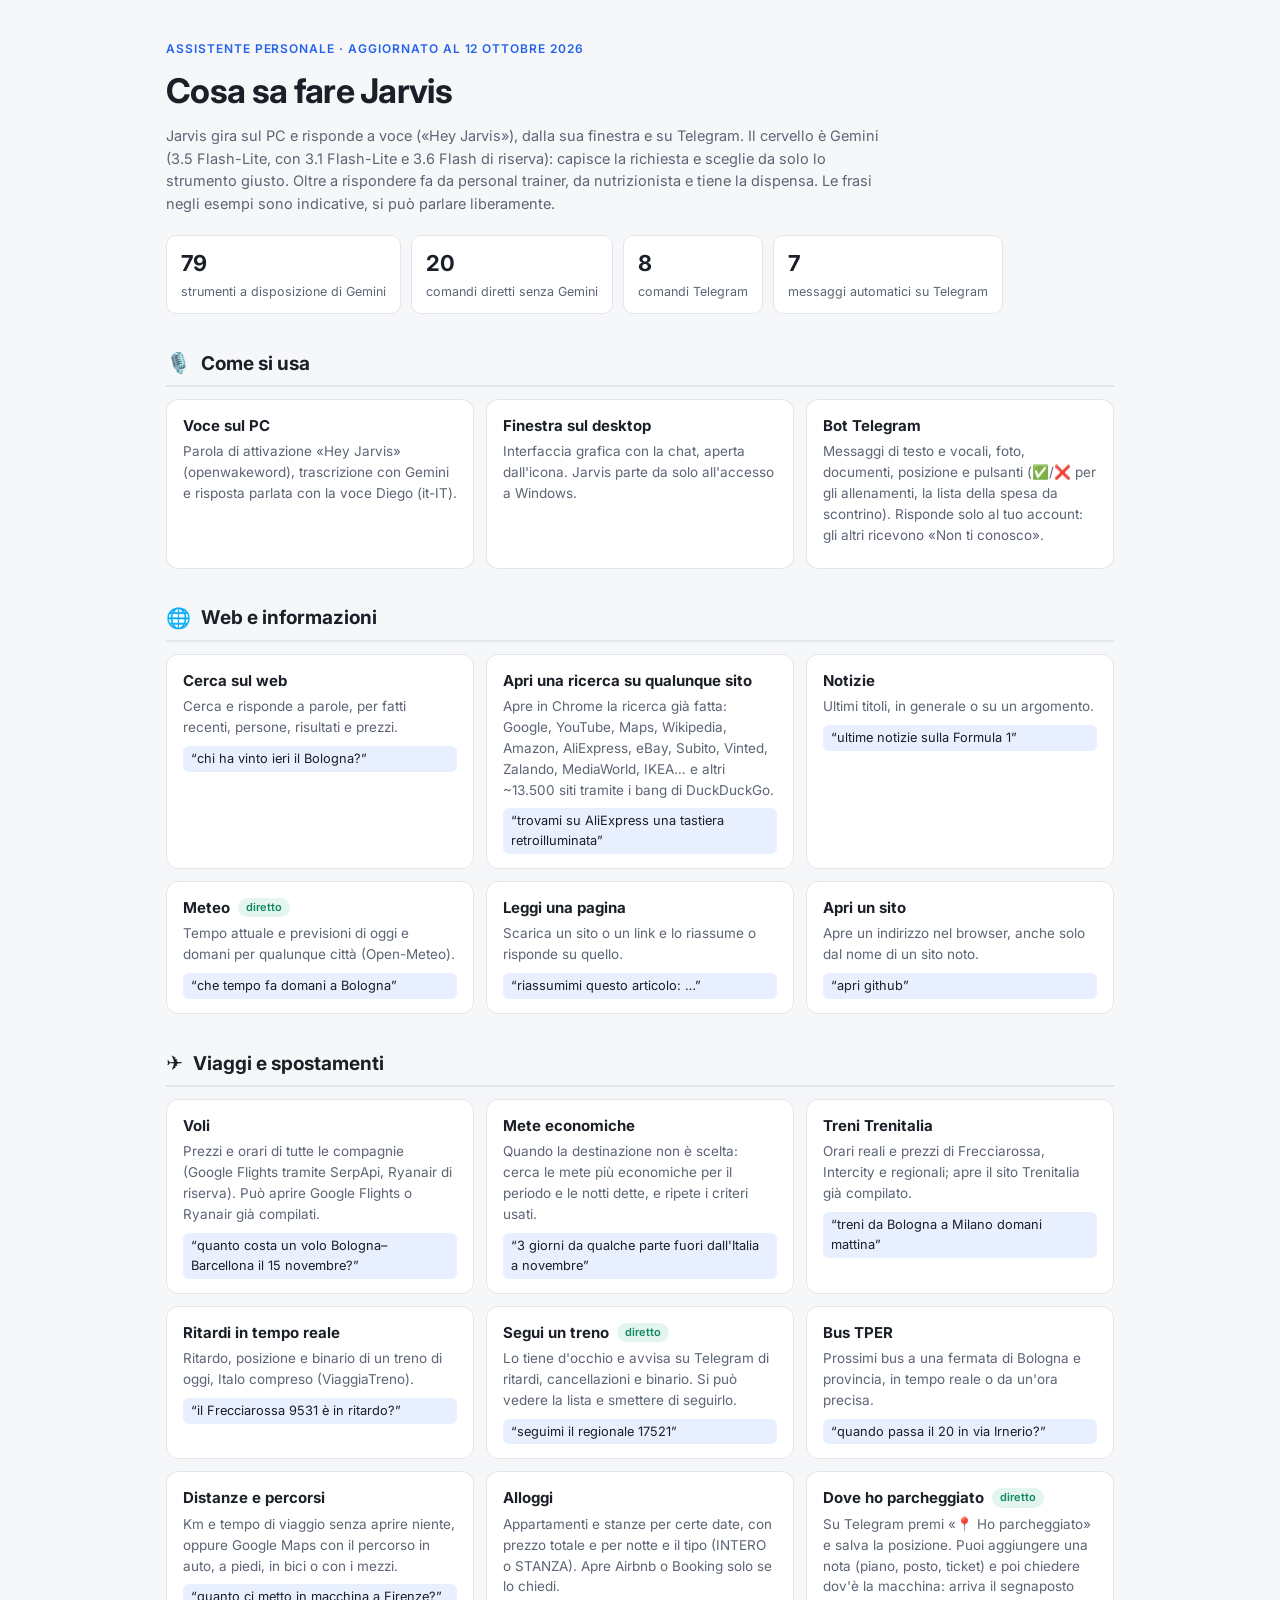
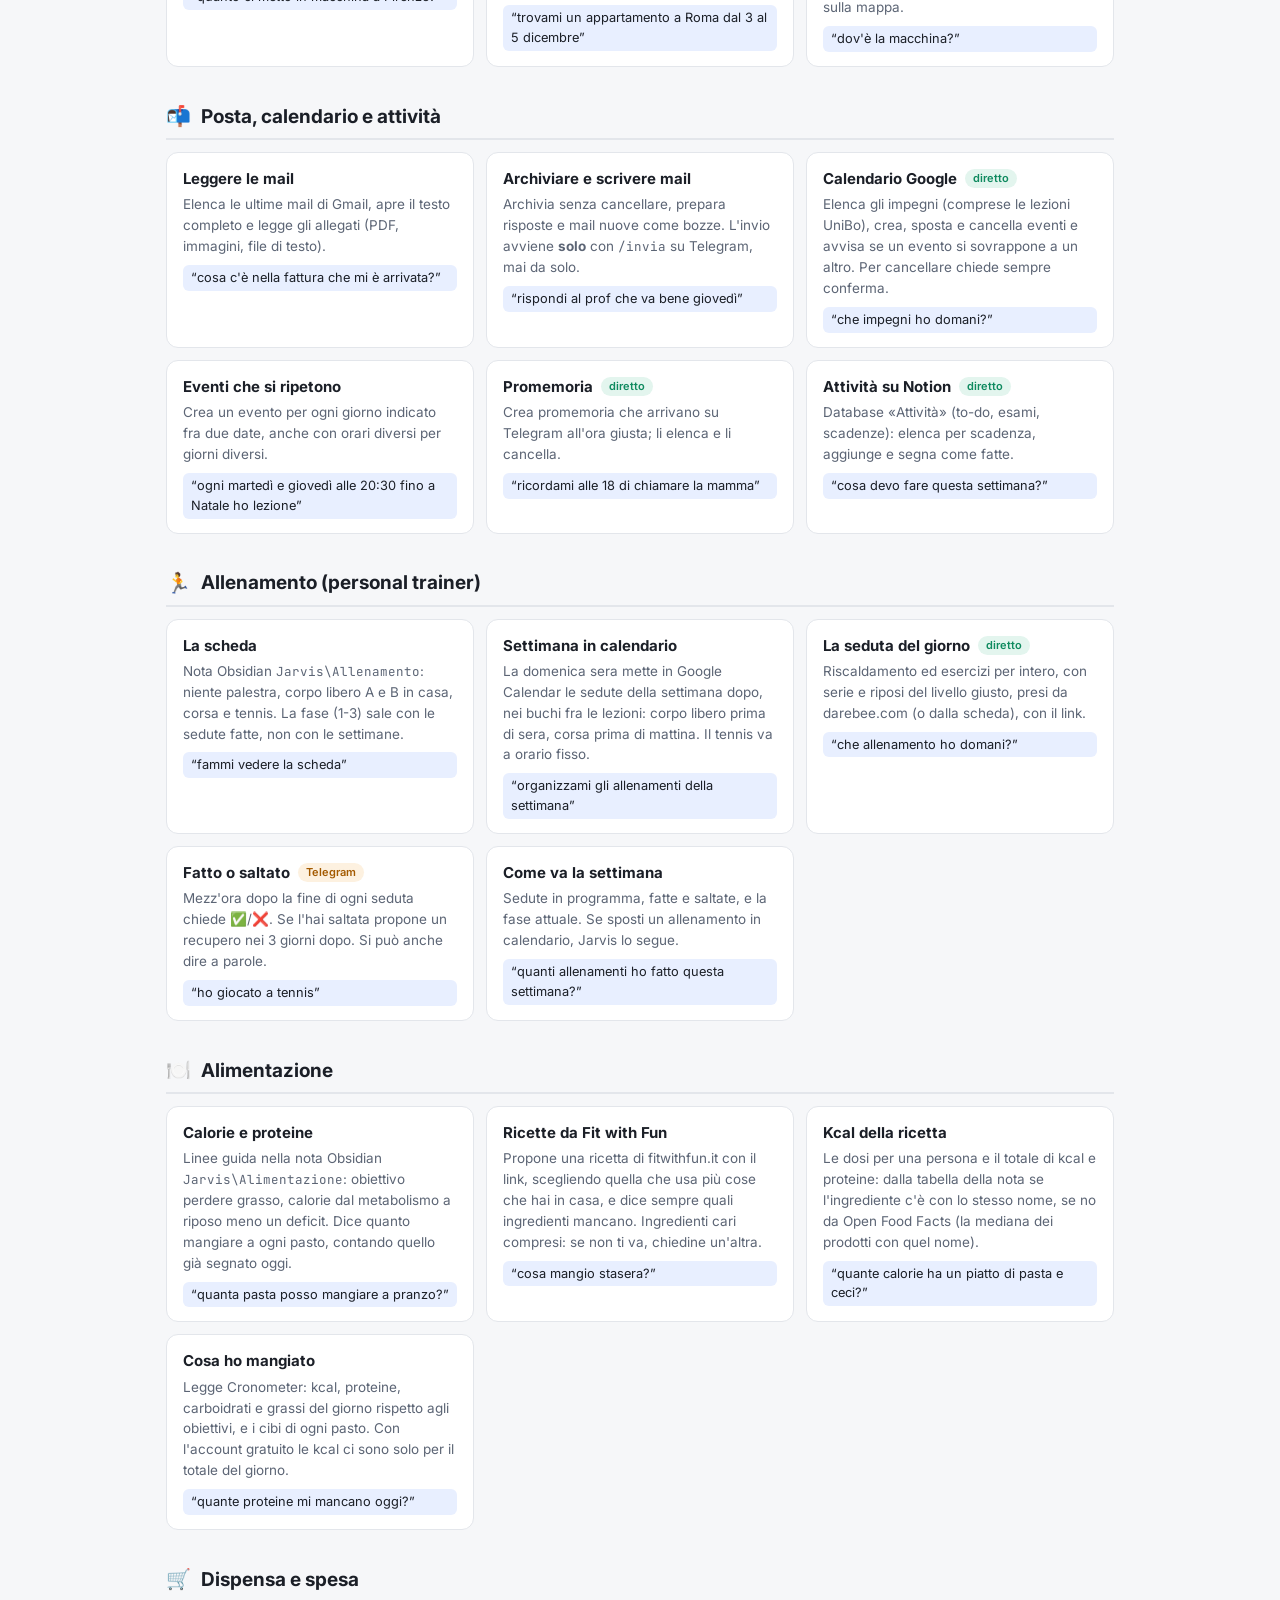
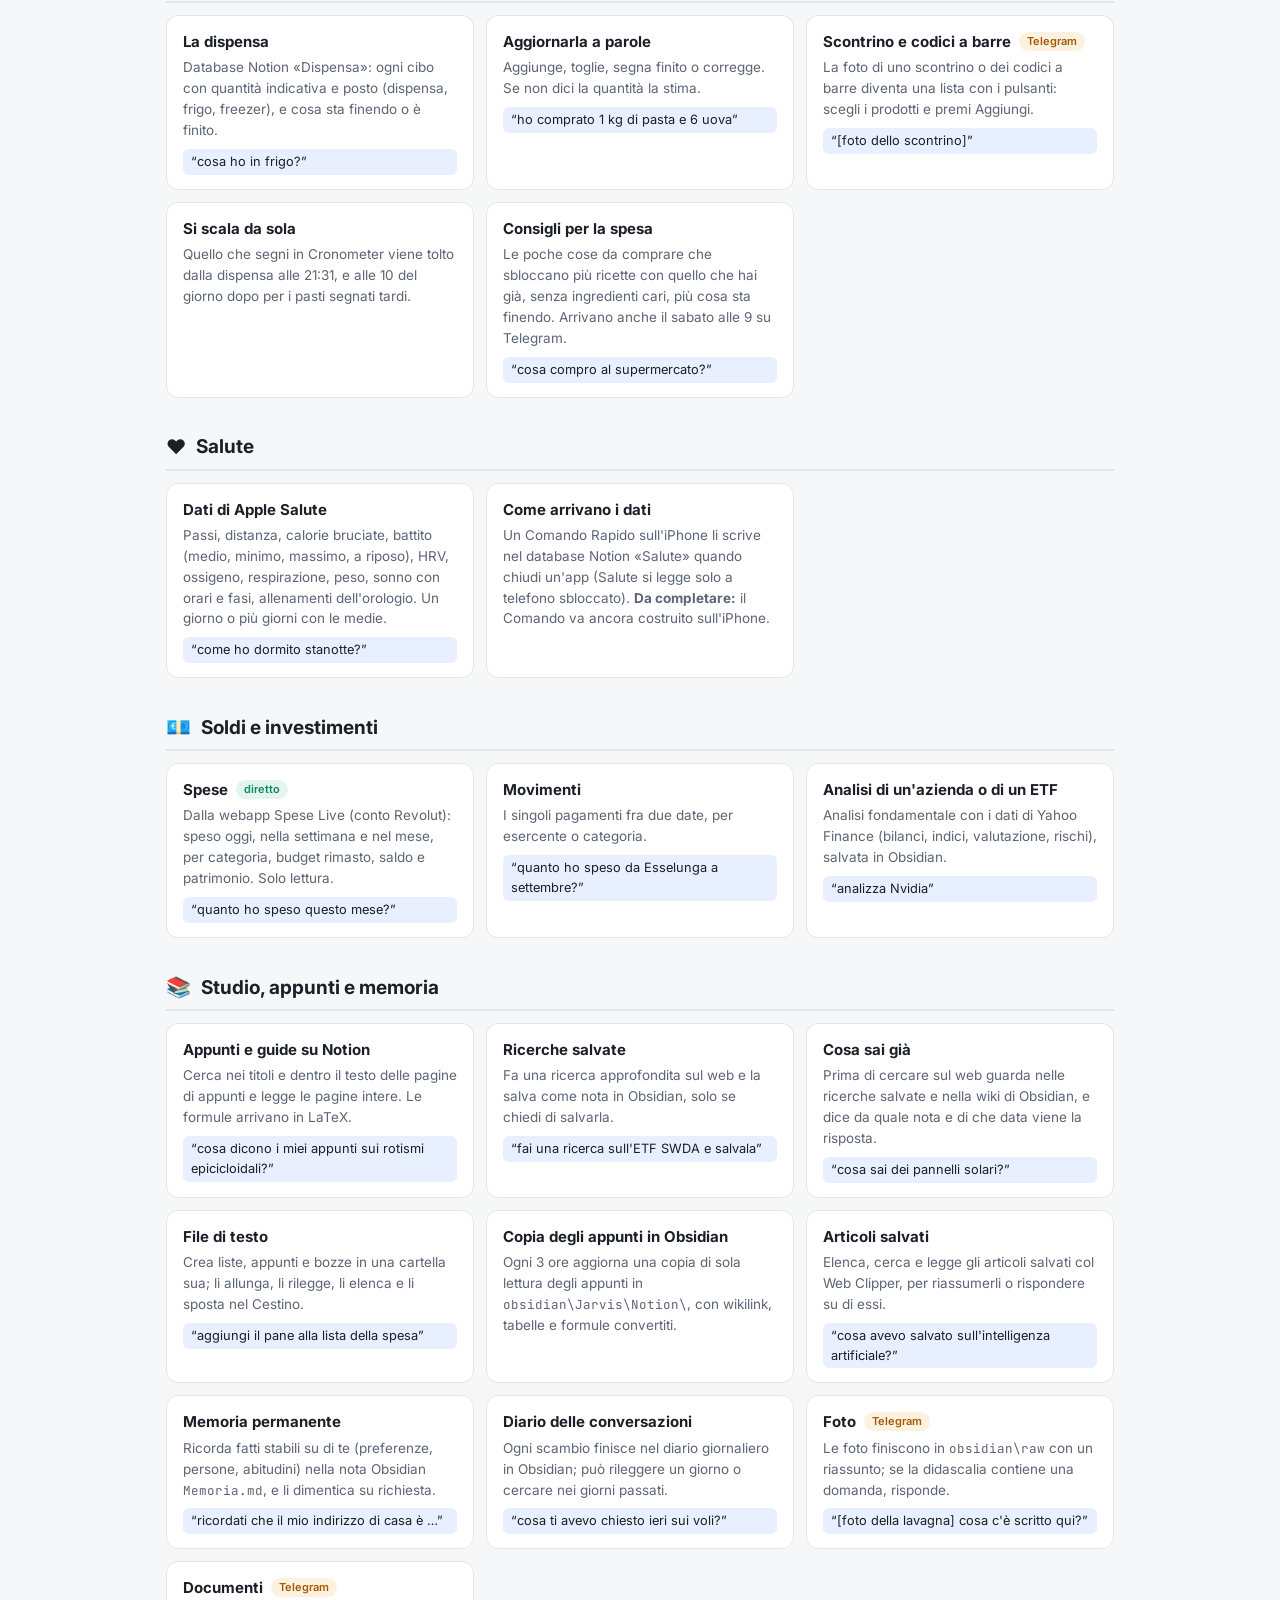
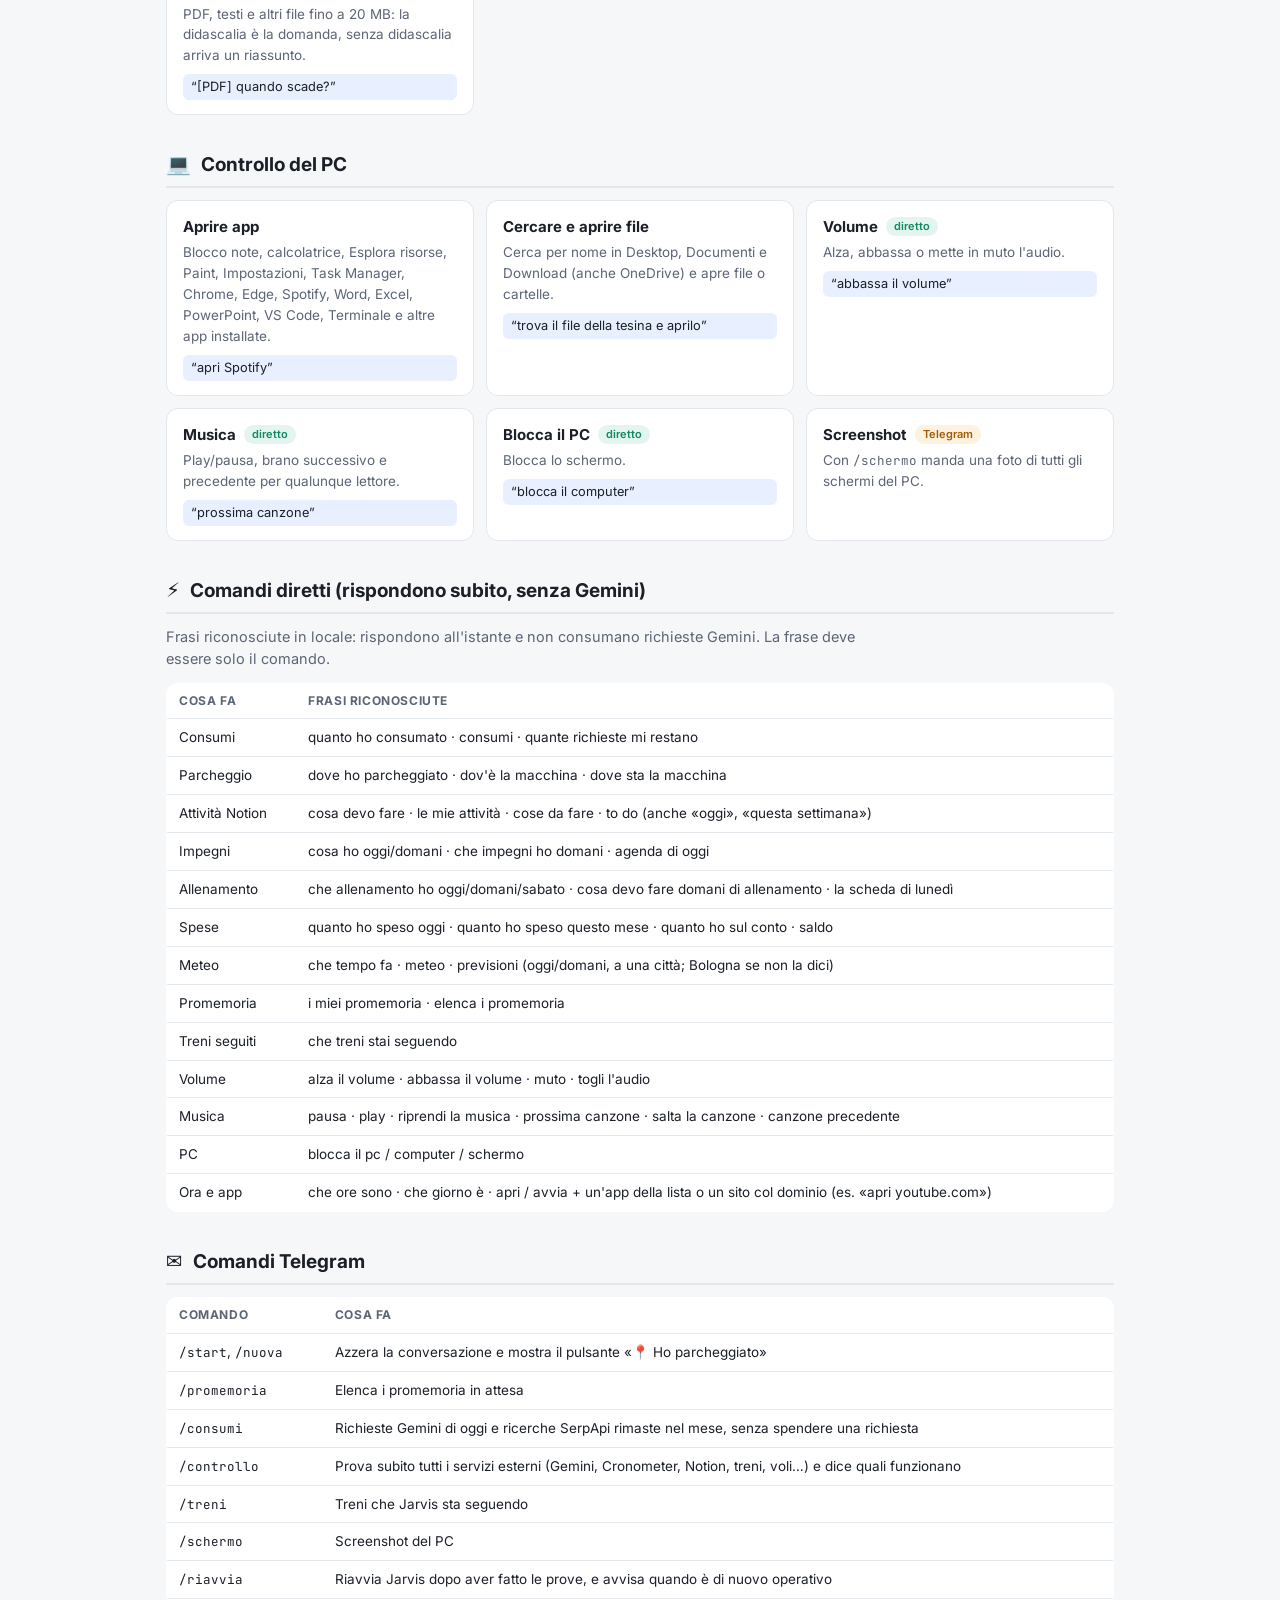
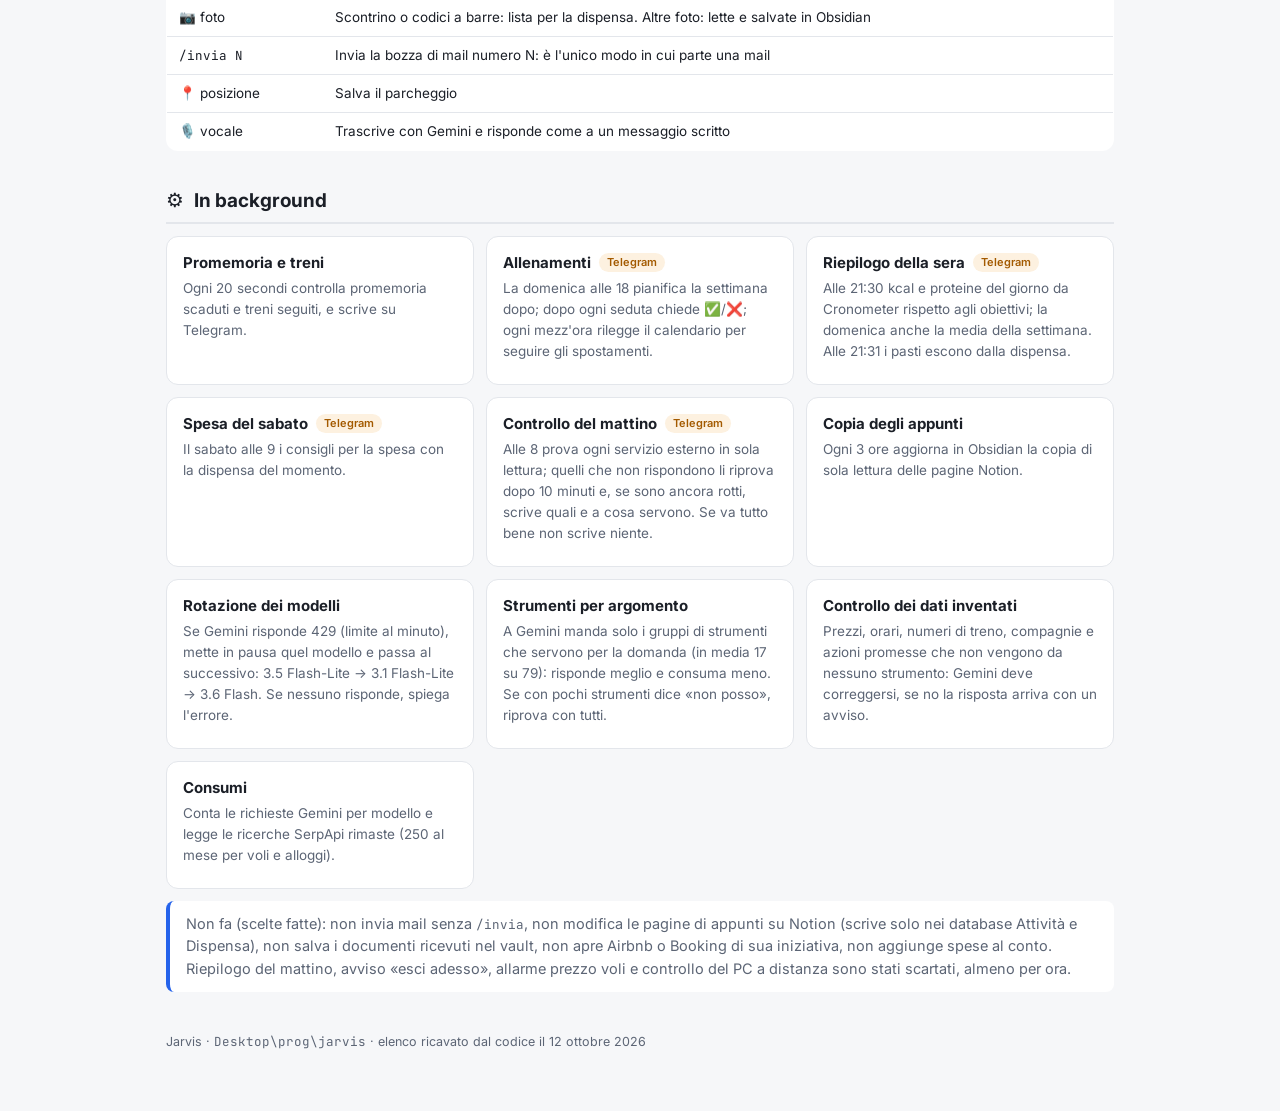
==== commit e778c394: "Controllo del mattino dei servizi esterni (controllo.py, prova_controllo.py in riavvia.ps1). Alle 8," ====
--- a/Funzionalita_Jarvis.html
+++ b/Funzionalita_Jarvis.html
@@ -70,8 +70,8 @@
   <div class="numeri">
     <div class="numero"><b>79</b><span>strumenti a disposizione di Gemini</span></div>
     <div class="numero"><b>20</b><span>comandi diretti senza Gemini</span></div>
-    <div class="numero"><b>7</b><span>comandi Telegram</span></div>
-    <div class="numero"><b>6</b><span>messaggi automatici su Telegram</span></div>
+    <div class="numero"><b>8</b><span>comandi Telegram</span></div>
+    <div class="numero"><b>7</b><span>messaggi automatici su Telegram</span></div>
   </div>
 </header>
 
@@ -203,6 +203,7 @@
   <tr><td><code>/start</code>, <code>/nuova</code></td><td>Azzera la conversazione e mostra il pulsante «📍 Ho parcheggiato»</td></tr>
   <tr><td><code>/promemoria</code></td><td>Elenca i promemoria in attesa</td></tr>
   <tr><td><code>/consumi</code></td><td>Richieste Gemini di oggi e ricerche SerpApi rimaste nel mese, senza spendere una richiesta</td></tr>
+  <tr><td><code>/controllo</code></td><td>Prova subito tutti i servizi esterni (Gemini, Cronometer, Notion, treni, voli…) e dice quali funzionano</td></tr>
   <tr><td><code>/treni</code></td><td>Treni che Jarvis sta seguendo</td></tr>
   <tr><td><code>/schermo</code></td><td>Screenshot del PC</td></tr>
   <tr><td><code>/riavvia</code></td><td>Riavvia Jarvis dopo aver fatto le prove, e avvisa quando è di nuovo operativo</td></tr>
@@ -218,6 +219,7 @@
   <div class="scheda"><h3>Allenamenti <span class="tag tg">Telegram</span></h3><p>La domenica alle 18 pianifica la settimana dopo; dopo ogni seduta chiede ✅/❌; ogni mezz'ora rilegge il calendario per seguire gli spostamenti.</p></div>
   <div class="scheda"><h3>Riepilogo della sera <span class="tag tg">Telegram</span></h3><p>Alle 21:30 kcal e proteine del giorno da Cronometer rispetto agli obiettivi; la domenica anche la media della settimana. Alle 21:31 i pasti escono dalla dispensa.</p></div>
   <div class="scheda"><h3>Spesa del sabato <span class="tag tg">Telegram</span></h3><p>Il sabato alle 9 i consigli per la spesa con la dispensa del momento.</p></div>
+  <div class="scheda"><h3>Controllo del mattino <span class="tag tg">Telegram</span></h3><p>Alle 8 prova ogni servizio esterno in sola lettura; quelli che non rispondono li riprova dopo 10 minuti e, se sono ancora rotti, scrive quali e a cosa servono. Se va tutto bene non scrive niente.</p></div>
   <div class="scheda"><h3>Copia degli appunti</h3><p>Ogni 3 ore aggiorna in Obsidian la copia di sola lettura delle pagine Notion.</p></div>
   <div class="scheda"><h3>Rotazione dei modelli</h3><p>Se Gemini risponde 429 (limite al minuto), mette in pausa quel modello e passa al successivo: 3.5 Flash-Lite → 3.1 Flash-Lite → 3.6 Flash. Se nessuno risponde, spiega l'errore.</p></div>
   <div class="scheda"><h3>Strumenti per argomento</h3><p>A Gemini manda solo i gruppi di strumenti che servono per la domanda (in media 17 su 79): risponde meglio e consuma meno. Se con pochi strumenti dice «non posso», riprova con tutti.</p></div>
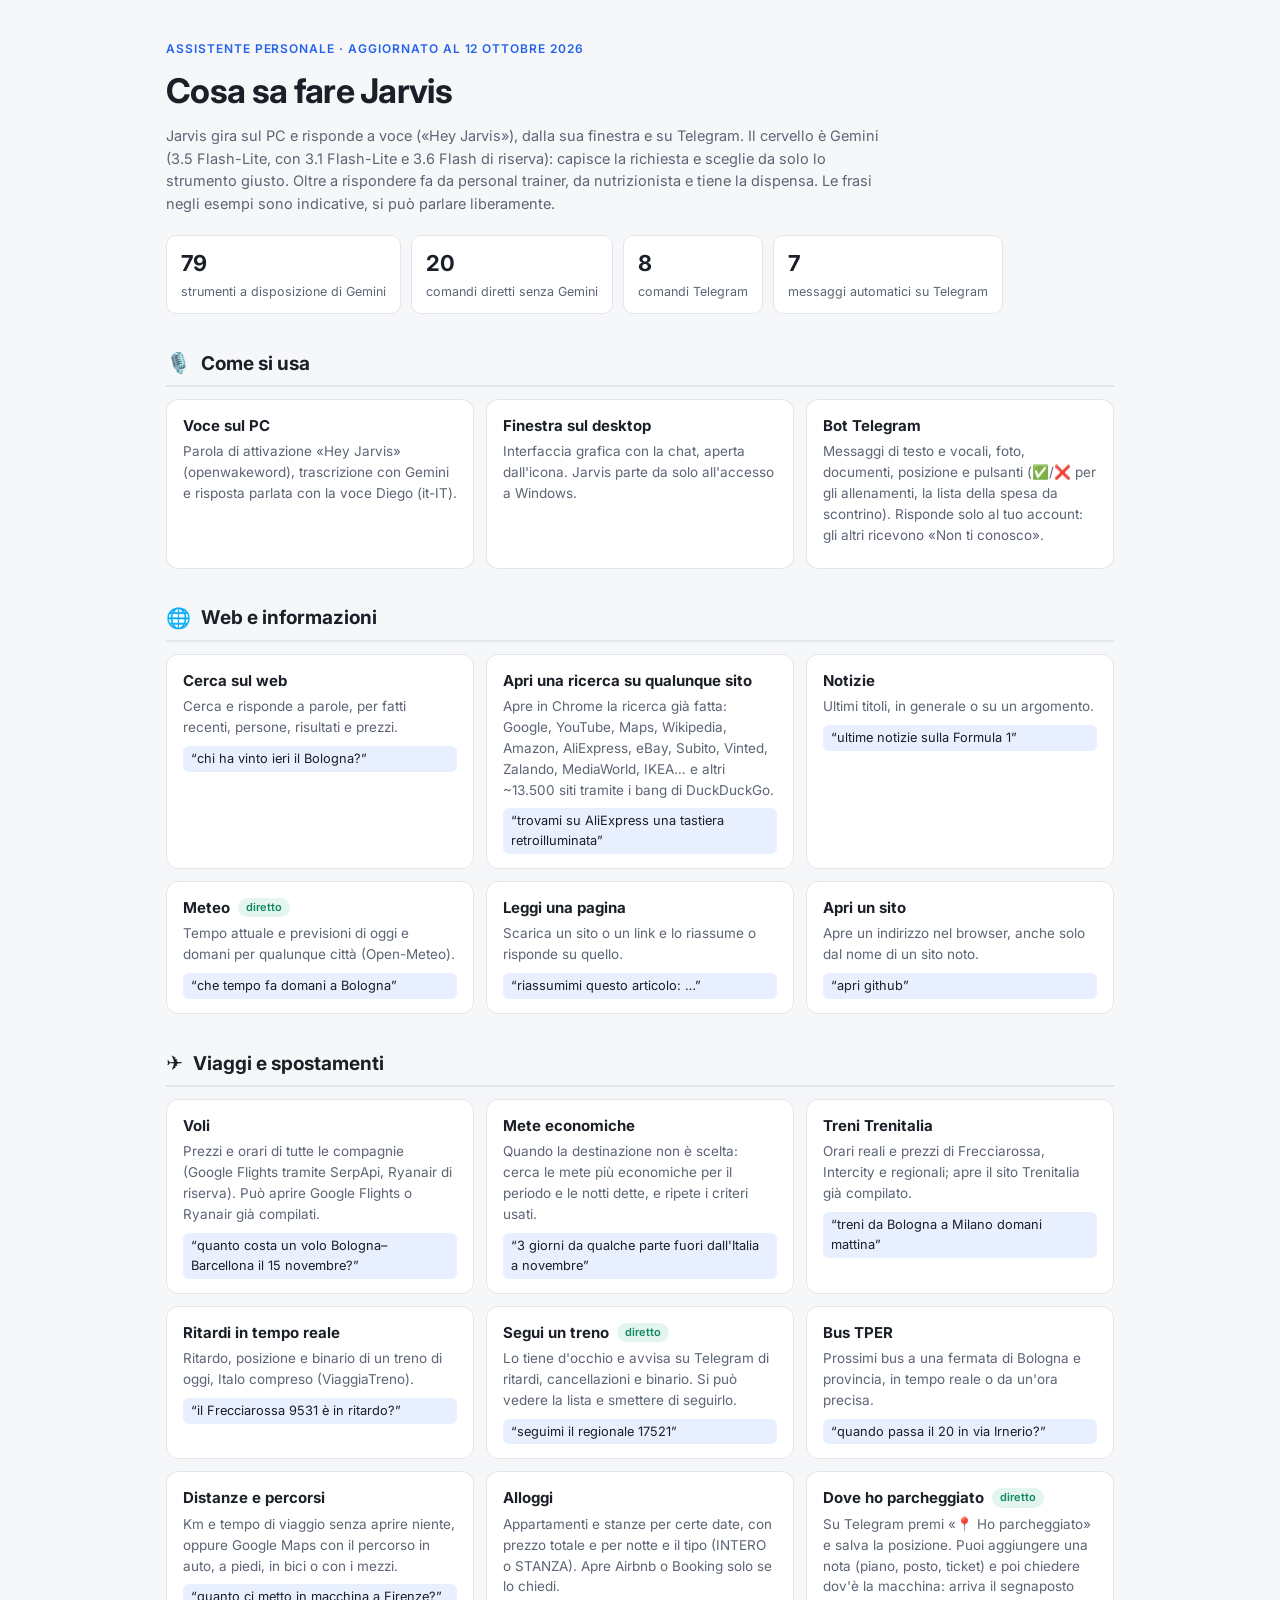
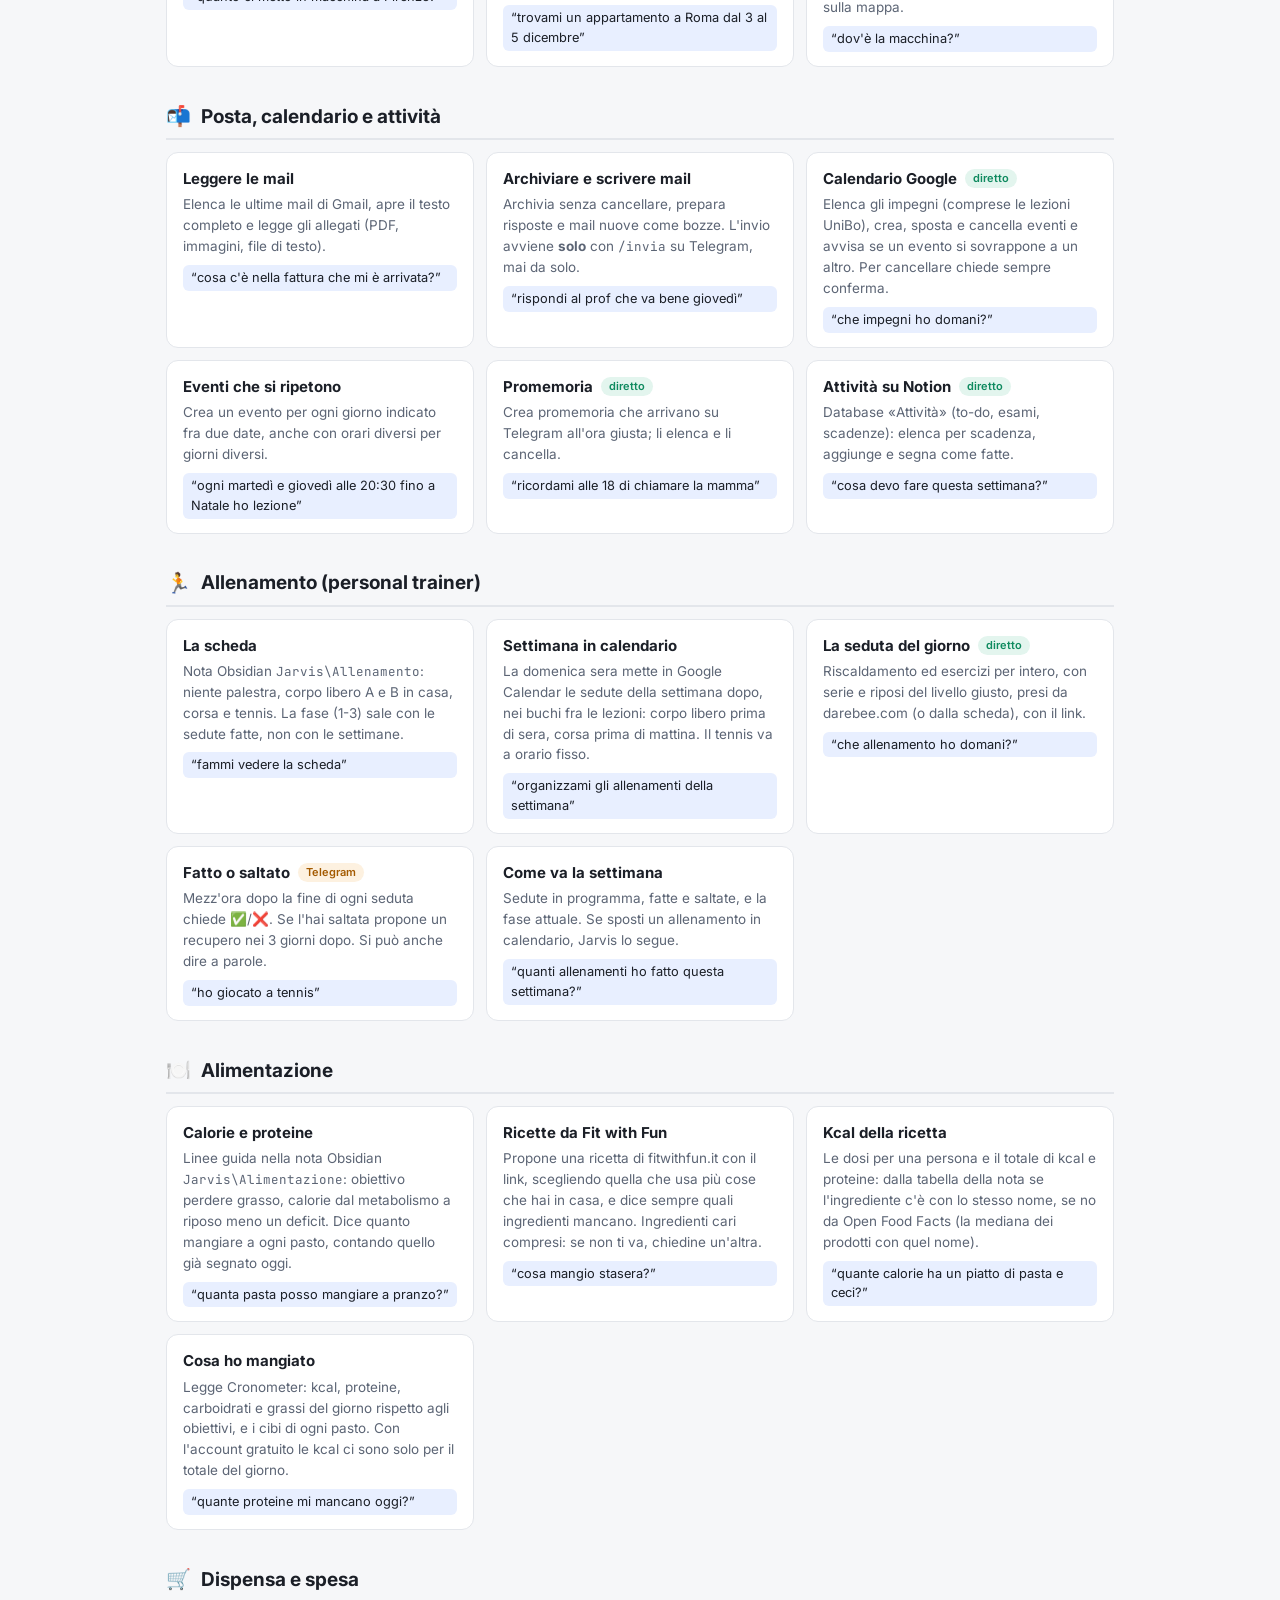
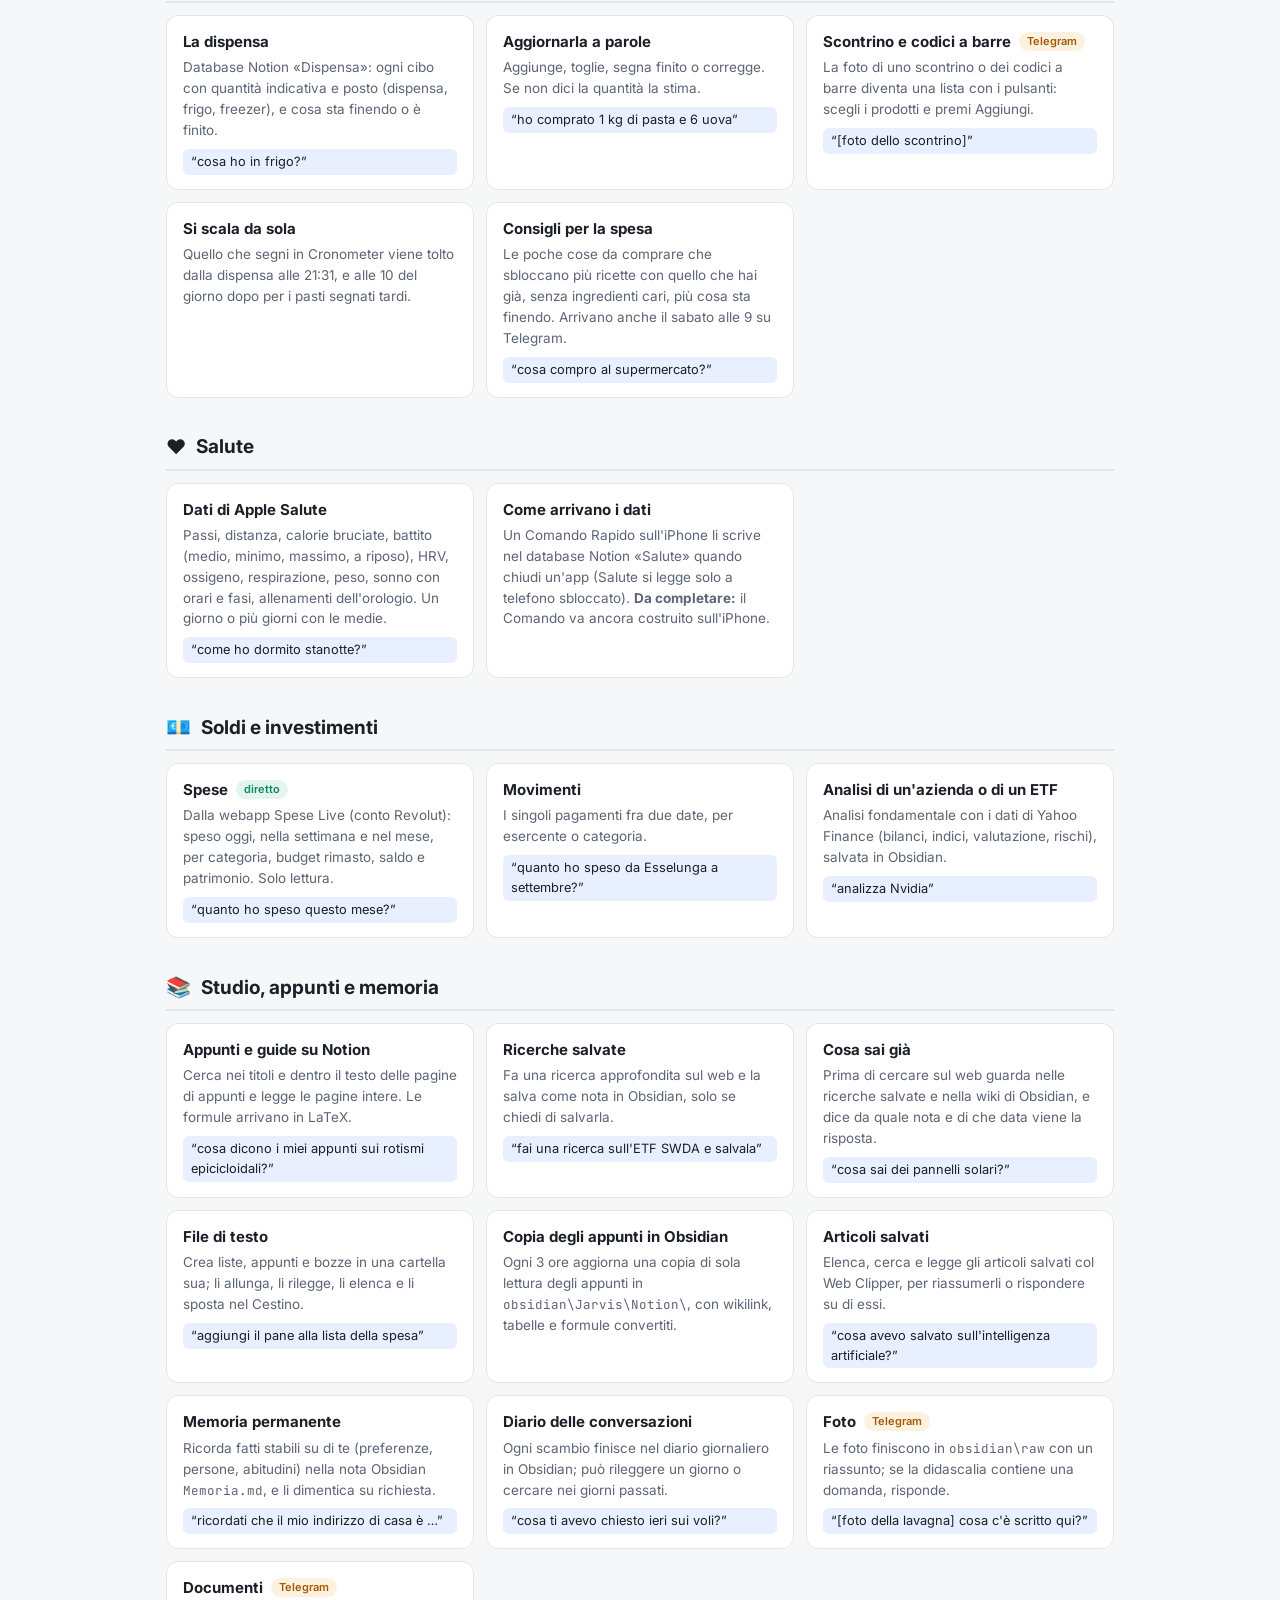
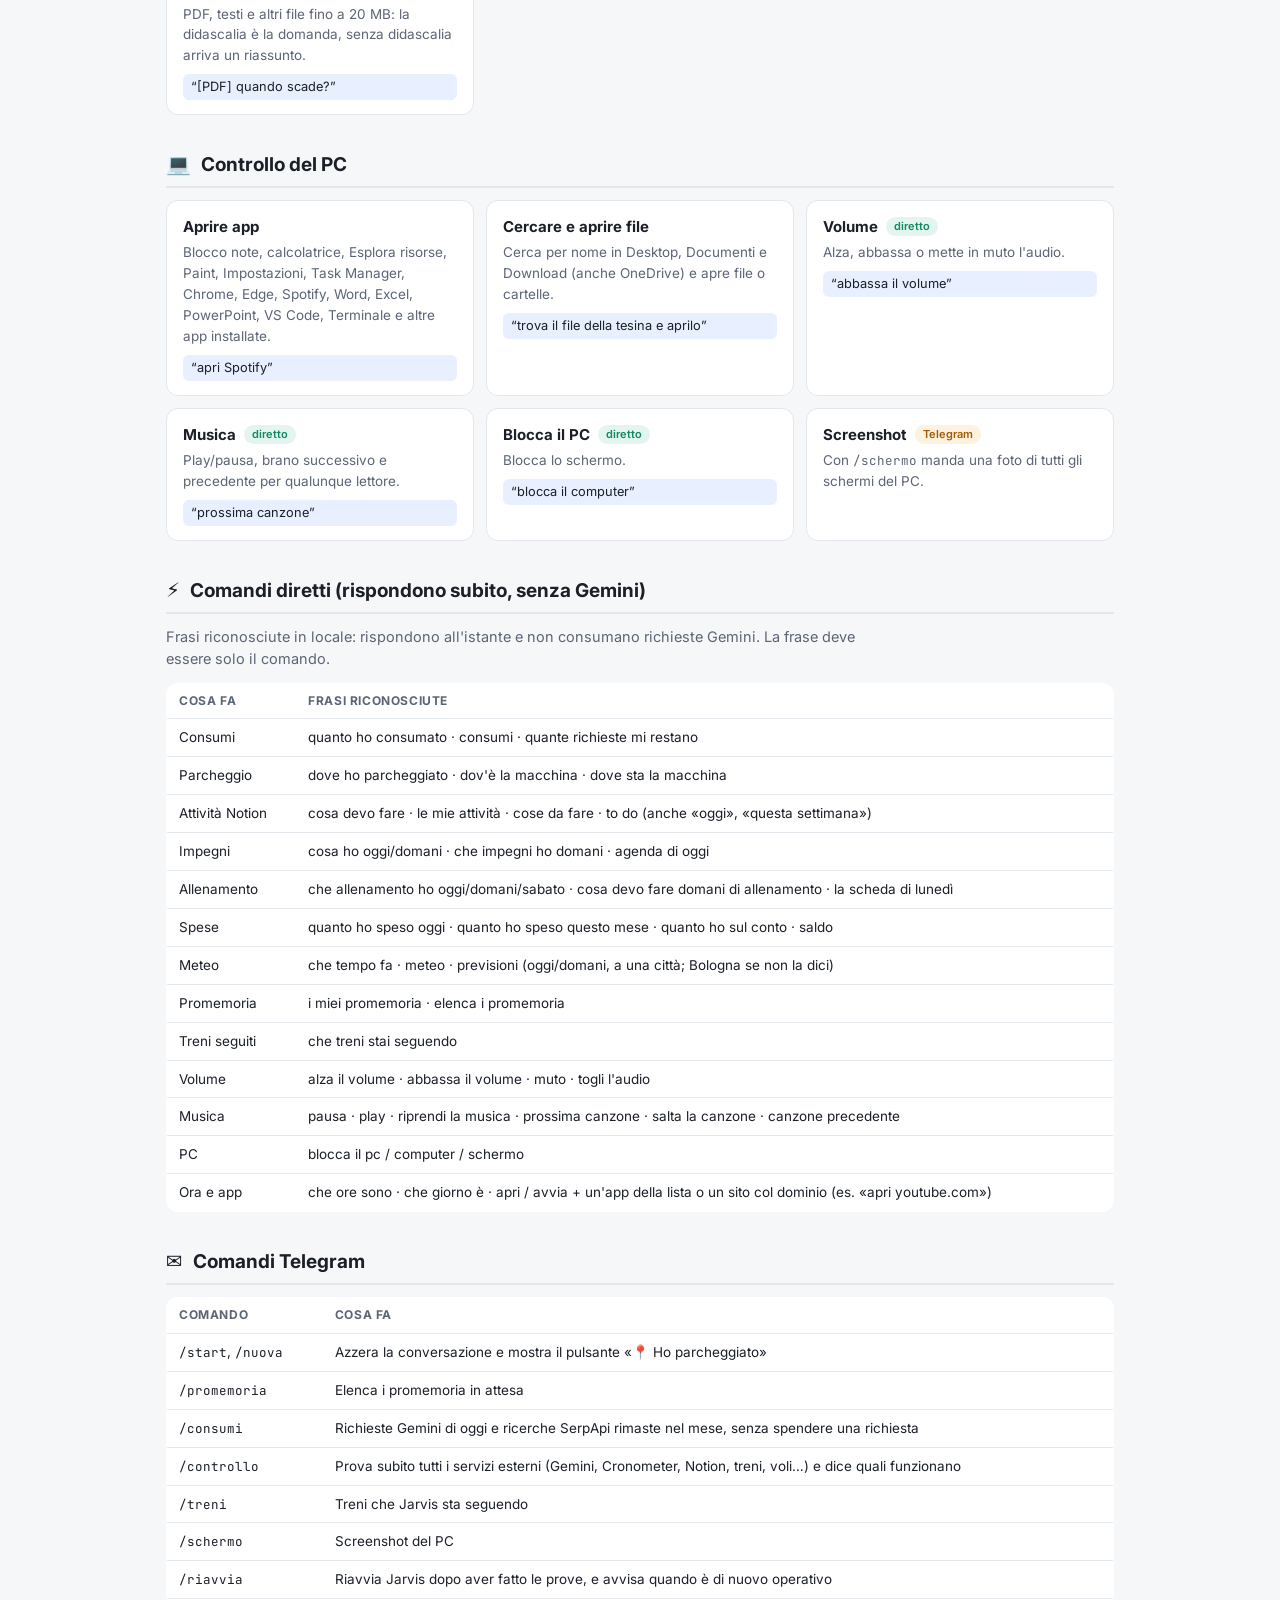
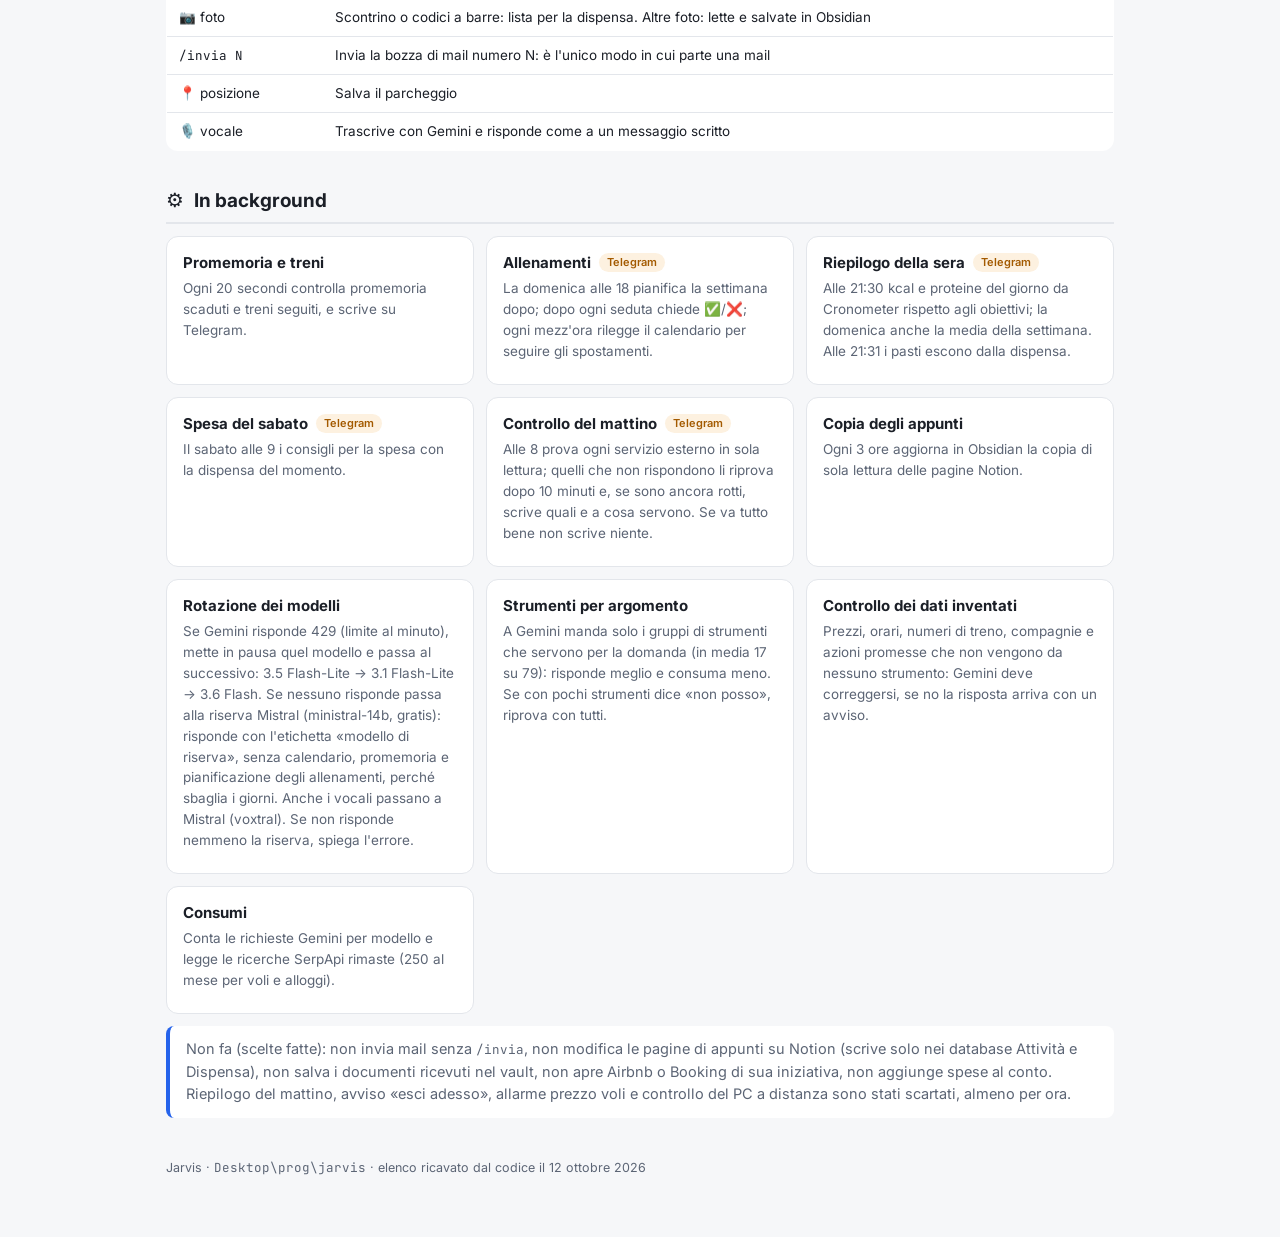
==== commit 591860ad: "Riserva Mistral quando nessun modello Gemini risponde (riserva.py, scelta dell'utente del 12/10). Ce" ====
--- a/Funzionalita_Jarvis.html
+++ b/Funzionalita_Jarvis.html
@@ -221,7 +221,7 @@
   <div class="scheda"><h3>Spesa del sabato <span class="tag tg">Telegram</span></h3><p>Il sabato alle 9 i consigli per la spesa con la dispensa del momento.</p></div>
   <div class="scheda"><h3>Controllo del mattino <span class="tag tg">Telegram</span></h3><p>Alle 8 prova ogni servizio esterno in sola lettura; quelli che non rispondono li riprova dopo 10 minuti e, se sono ancora rotti, scrive quali e a cosa servono. Se va tutto bene non scrive niente.</p></div>
   <div class="scheda"><h3>Copia degli appunti</h3><p>Ogni 3 ore aggiorna in Obsidian la copia di sola lettura delle pagine Notion.</p></div>
-  <div class="scheda"><h3>Rotazione dei modelli</h3><p>Se Gemini risponde 429 (limite al minuto), mette in pausa quel modello e passa al successivo: 3.5 Flash-Lite → 3.1 Flash-Lite → 3.6 Flash. Se nessuno risponde, spiega l'errore.</p></div>
+  <div class="scheda"><h3>Rotazione dei modelli</h3><p>Se Gemini risponde 429 (limite al minuto), mette in pausa quel modello e passa al successivo: 3.5 Flash-Lite → 3.1 Flash-Lite → 3.6 Flash. Se nessuno risponde passa alla riserva Mistral (ministral-14b, gratis): risponde con l'etichetta «modello di riserva», senza calendario, promemoria e pianificazione degli allenamenti, perché sbaglia i giorni. Anche i vocali passano a Mistral (voxtral). Se non risponde nemmeno la riserva, spiega l'errore.</p></div>
   <div class="scheda"><h3>Strumenti per argomento</h3><p>A Gemini manda solo i gruppi di strumenti che servono per la domanda (in media 17 su 79): risponde meglio e consuma meno. Se con pochi strumenti dice «non posso», riprova con tutti.</p></div>
   <div class="scheda"><h3>Controllo dei dati inventati</h3><p>Prezzi, orari, numeri di treno, compagnie e azioni promesse che non vengono da nessuno strumento: Gemini deve correggersi, se no la risposta arriva con un avviso.</p></div>
   <div class="scheda"><h3>Consumi</h3><p>Conta le richieste Gemini per modello e legge le ricerche SerpApi rimaste (250 al mese per voli e alloggi).</p></div>
